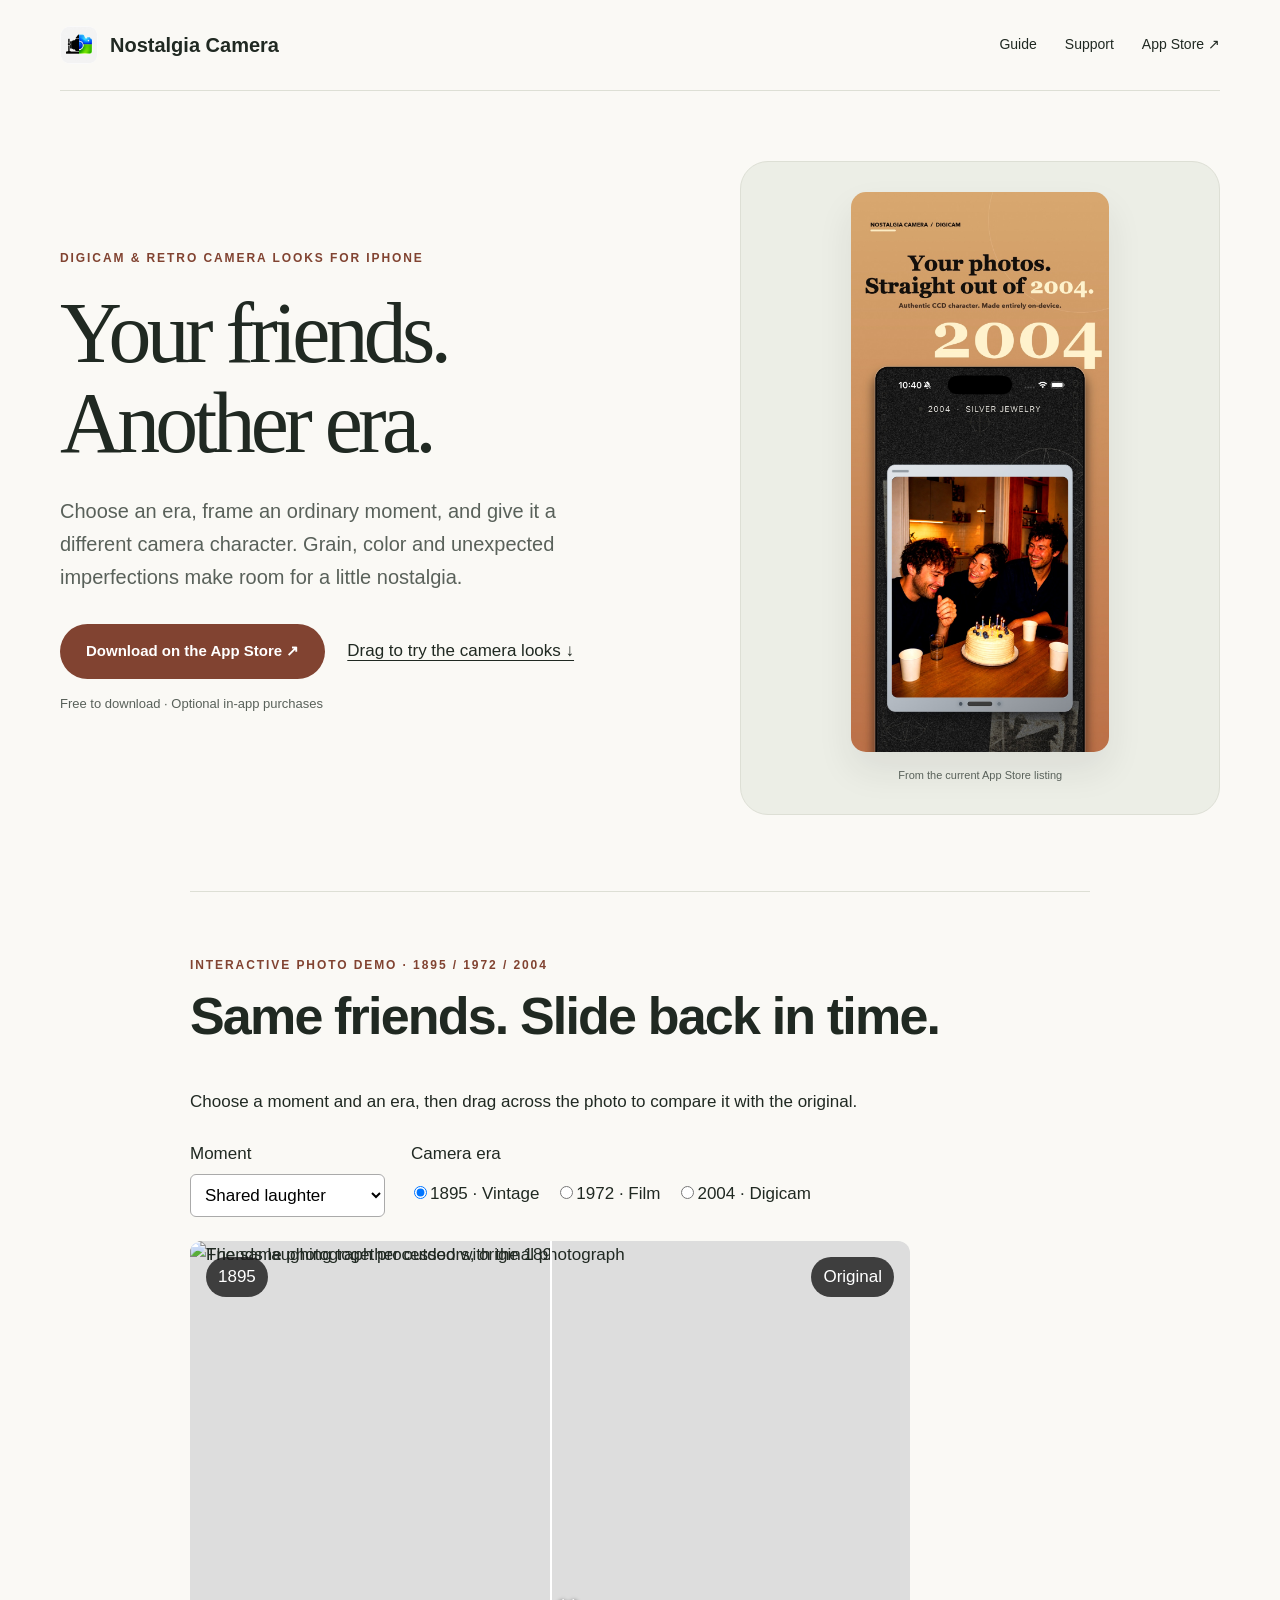
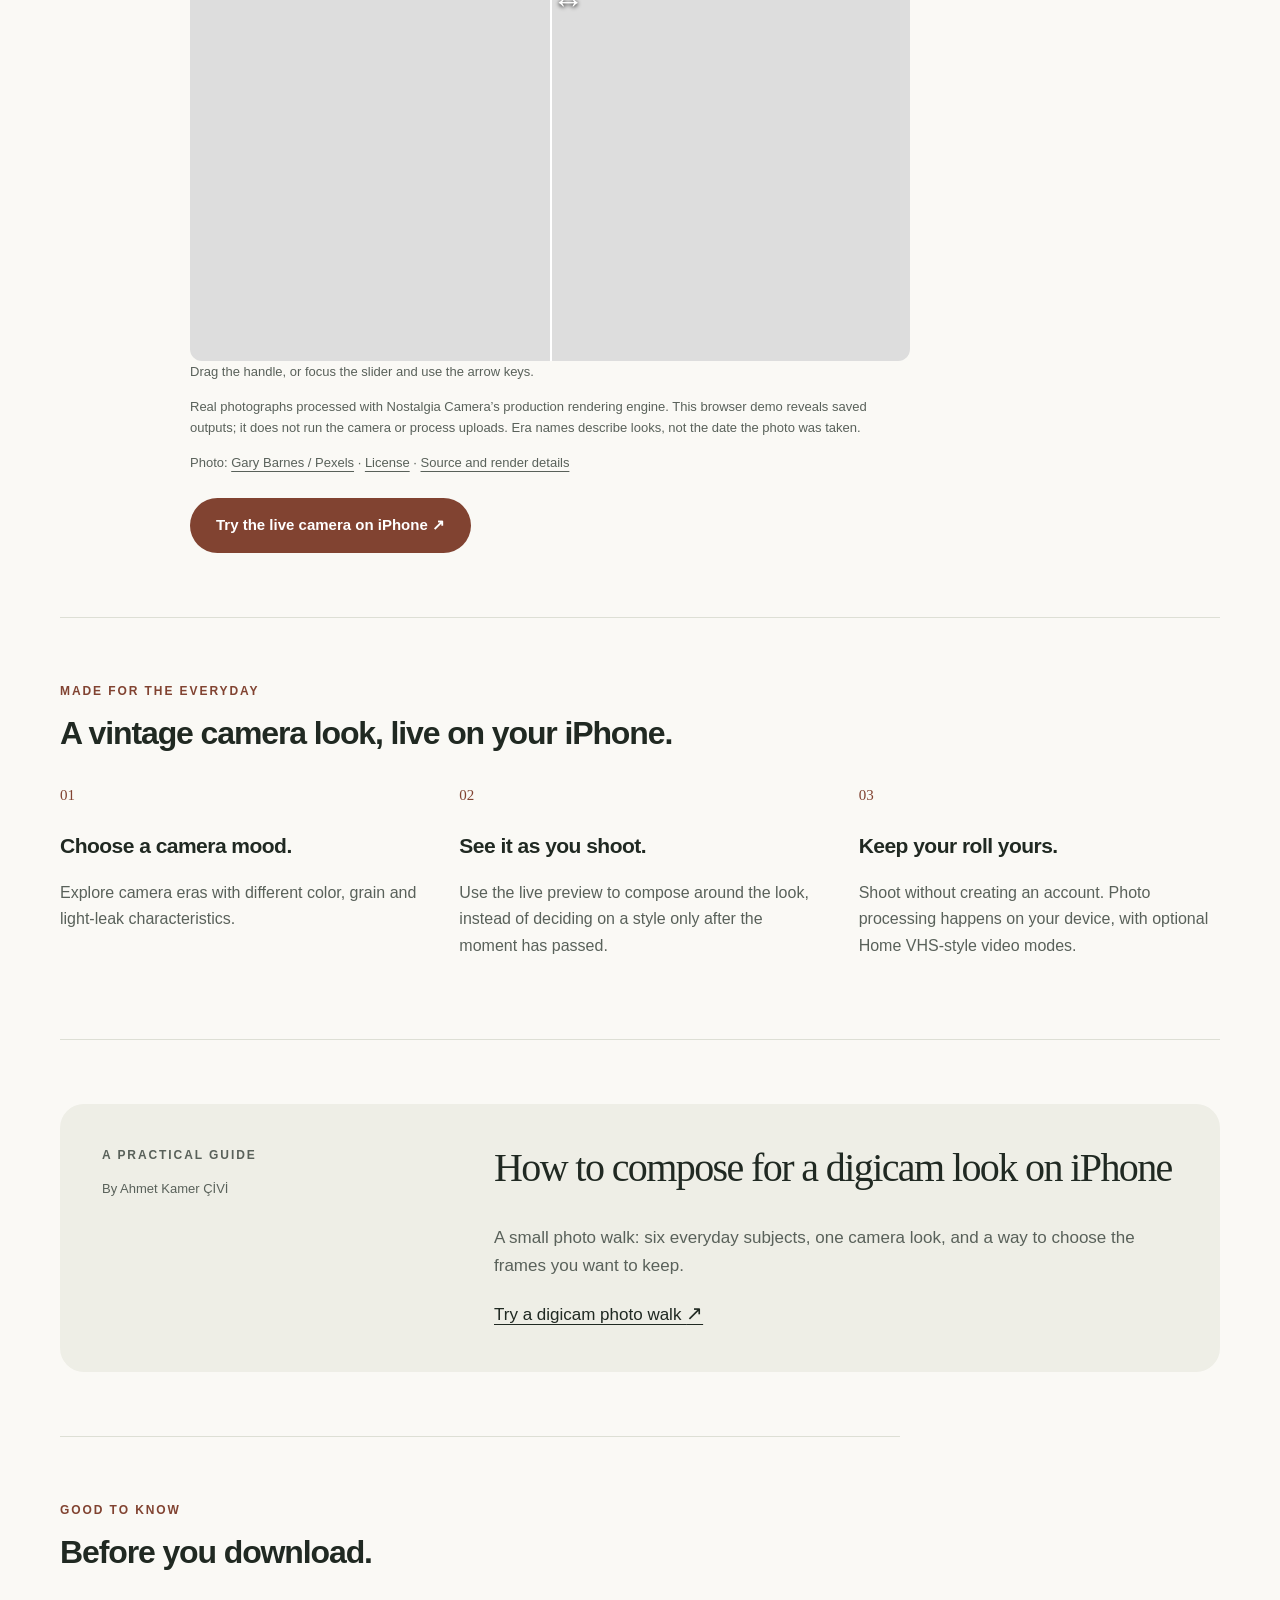
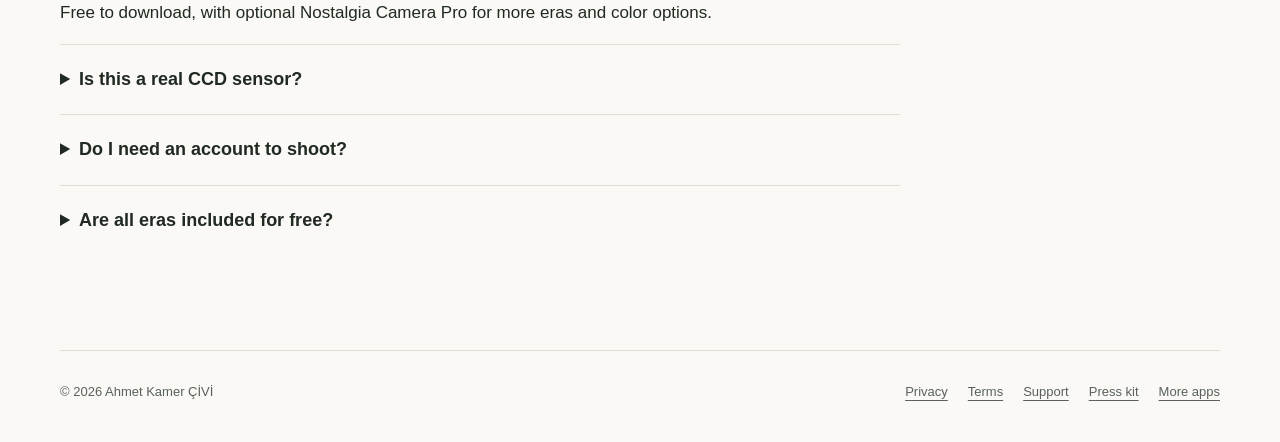
==== index.html @ 423142c9 "Add interactive production-rendered camera comparison demo" ====
<!doctype html><html lang="en"><head><meta charset="utf-8"><meta name="viewport" content="width=device-width,initial-scale=1"><title>Nostalgia Camera — Digicam &amp; retro camera looks for iPhone</title><meta name="description" content="Explore digicam and retro camera looks on iPhone with Nostalgia Camera. Era-based live previews, grain, light leaks and optional VHS-style video."><link rel="canonical" href="https://lowgame.github.io/nostalgia-camera-legal/"><meta name="robots" content="index,follow"><meta property="og:type" content="website"><meta property="og:title" content="Nostalgia Camera — Digicam &amp; retro camera looks for iPhone"><meta property="og:description" content="Explore digicam and retro camera looks on iPhone with Nostalgia Camera. Era-based live previews, grain, light leaks and optional VHS-style video."><meta property="og:url" content="https://lowgame.github.io/nostalgia-camera-legal/"><meta property="og:image" content="https://lowgame.github.io/nostalgia-camera-legal/assets/icon.png"><meta property="og:image:alt" content="Nostalgia Camera app icon"><meta name="twitter:card" content="summary"><meta name="apple-itunes-app" content="app-id=6794068633"><meta name="theme-color" content="#814331"><link rel="icon" href="https://lowgame.github.io/nostalgia-camera-legal/assets/icon.png"><link rel="stylesheet" href="https://lowgame.github.io/nostalgia-camera-legal/marketing.css"><link rel="alternate" type="application/rss+xml" title="Independent app guides" href="https://lowgame.github.io/apps/feed.xml"><script type="application/ld+json">{"@context": "https://schema.org", "@type": "SoftwareApplication", "name": "Nostalgia Camera", "operatingSystem": "iOS", "applicationCategory": "PhotographyApplication", "url": "https://lowgame.github.io/nostalgia-camera-legal/", "downloadUrl": "https://apps.apple.com/app/id6794068633", "description": "Explore digicam and retro camera looks on iPhone with Nostalgia Camera. Era-based live previews, grain, light leaks and optional VHS-style video.", "image": "https://lowgame.github.io/nostalgia-camera-legal/assets/icon.png", "author": {"@type": "Person", "name": "Ahmet Kamer ÇİVİ"}}</script></head><body style="--accent:#814331"><a class="skip" href="#main">Skip to content</a><div class="wrap"><header class="nav"><a class="brand" href="https://lowgame.github.io/nostalgia-camera-legal/"><img src="https://lowgame.github.io/nostalgia-camera-legal/assets/icon.png" width="38" height="38" alt="">Nostalgia Camera</a><nav class="navlinks" aria-label="Main"><a href="https://lowgame.github.io/nostalgia-camera-legal/guides/digicam-look-on-iphone/">Guide</a><a class="optional" href="https://lowgame.github.io/nostalgia-camera-legal/support/">Support</a><a href="https://apps.apple.com/app/id6794068633">App Store ↗</a></nav></header><main id="main"><section class="hero"><div><p class="eyebrow">Digicam &amp; retro camera looks for iPhone</p><h1>Your friends.<br>Another era.</h1><p class="intro">Choose an era, frame an ordinary moment, and give it a different camera character. Grain, color and unexpected imperfections make room for a little nostalgia.</p><div class="cta"><a class="button" href="https://apps.apple.com/app/id6794068633">Download on the App Store ↗</a><a href="#demo">Drag to try the camera looks ↓</a></div><p class="quiet">Free to download · Optional in-app purchases</p></div><div class="stage"><div><img src="https://lowgame.github.io/nostalgia-camera-legal/assets/app-store-screenshot.jpg" alt="Nostalgia Camera — current App Store screenshot" width="900" height="1956" fetchpriority="high"><small>From the current App Store listing</small></div></div></section><section class="section camera-demo" id="demo" aria-labelledby="demo-title"><p class="eyebrow">Interactive photo demo · 1895 / 1972 / 2004</p><h2 id="demo-title">Same friends. Slide back in time.</h2><p>Choose a moment and an era, then drag across the photo to compare it with the original.</p><div class="demo-controls"><label>Moment <select id="demo-scene"><option value="laughter">Shared laughter</option><option value="picnic">An afternoon picnic</option><option value="evening">An evening together</option></select></label><fieldset><legend>Camera era</legend><label><input type="radio" name="era" value="1895" checked>1895 · Vintage</label><label><input type="radio" name="era" value="1972">1972 · Film</label><label><input type="radio" name="era" value="2004">2004 · Digicam</label></fieldset></div><div class="comparison" id="comparison" style="--split:50%"><img id="demo-original" src="https://lowgame.github.io/three-eras/photos-v2/laughter-original.jpg" alt="Friends laughing together outdoors, original photograph" width="1080" height="1080"><img class="processed" id="demo-result" src="https://lowgame.github.io/three-eras/photos-v2/laughter-1895.jpg" alt="The same photograph processed with the 1895 camera look" width="1080" height="1080"><span class="compare-label original-label">Original</span><span class="compare-label era-label" id="era-label">1895</span><span class="compare-handle" aria-hidden="true">↔</span><input id="demo-slider" type="range" min="0" max="100" value="50" aria-label="Original and camera look comparison" aria-valuetext="50 percent camera look"></div><p class="quiet" id="demo-status" role="status">Drag the handle, or focus the slider and use the arrow keys.</p><p class="quiet">Real photographs processed with Nostalgia Camera’s production rendering engine. This browser demo reveals saved outputs; it does not run the camera or process uploads. Era names describe looks, not the date the photo was taken.</p><p class="quiet">Photo: <a id="demo-credit" href="https://www.pexels.com/photo/laughing-friends-spending-time-together-in-nature-6231770/">Gary Barnes / Pexels</a> · <a href="https://www.pexels.com/license/">License</a> · <a href="https://lowgame.github.io/three-eras/provenance.json">Source and render details</a></p><noscript><p>Enable JavaScript to switch photographs and move the comparison. The 1895 example is shown above.</p></noscript><a class="button" href="https://apps.apple.com/app/id6794068633">Try the live camera on iPhone ↗</a></section><section class="section" id="explore"><div class="section-heading"><p class="eyebrow">Made for the everyday</p><h2>A vintage camera look, live on your iPhone.</h2></div><div class="features"><article><span class="feature-number">01</span><h3>Choose a camera mood.</h3><p>Explore camera eras with different color, grain and light-leak characteristics.</p></article><article><span class="feature-number">02</span><h3>See it as you shoot.</h3><p>Use the live preview to compose around the look, instead of deciding on a style only after the moment has passed.</p></article><article><span class="feature-number">03</span><h3>Keep your roll yours.</h3><p>Shoot without creating an account. Photo processing happens on your device, with optional Home VHS-style video modes.</p></article></div></section><section class="section"><div class="editorial"><div><p class="eyebrow">A practical guide</p><p class="quiet">By Ahmet Kamer ÇİVİ</p></div><div><h2>How to compose for a digicam look on iPhone</h2><p>A small photo walk: six everyday subjects, one camera look, and a way to choose the frames you want to keep.</p><a href="https://lowgame.github.io/nostalgia-camera-legal/guides/digicam-look-on-iphone/">Try a digicam photo walk <span class="arrow">↗</span></a></div></div></section><section class="section faq"><p class="eyebrow">Good to know</p><h2>Before you download.</h2><p>Free to download, with optional Nostalgia Camera Pro for more eras and color options.</p><details><summary>Is this a real CCD sensor?</summary><p>No. These are software looks inspired by older camera aesthetics. The app does not change your phone’s physical camera sensor.</p></details><details><summary>Do I need an account to shoot?</summary><p>No. You can shoot without an account, and photo processing happens on your device.</p></details><details><summary>Are all eras included for free?</summary><p>No. Optional Pro purchases unlock more eras and color options. Check the app for the current selection and prices.</p></details></section></main><footer><span>© 2026 Ahmet Kamer ÇİVİ</span><nav aria-label="Footer"><a href="https://lowgame.github.io/nostalgia-camera-legal/privacy/">Privacy</a><a href="https://lowgame.github.io/nostalgia-camera-legal/terms/">Terms</a><a href="https://lowgame.github.io/nostalgia-camera-legal/support/">Support</a><a href="https://lowgame.github.io/nostalgia-camera-legal/press/">Press kit</a><a href="https://lowgame.github.io/apps/">More apps</a></nav></footer></div><script src="demo.js" defer></script></body></html>
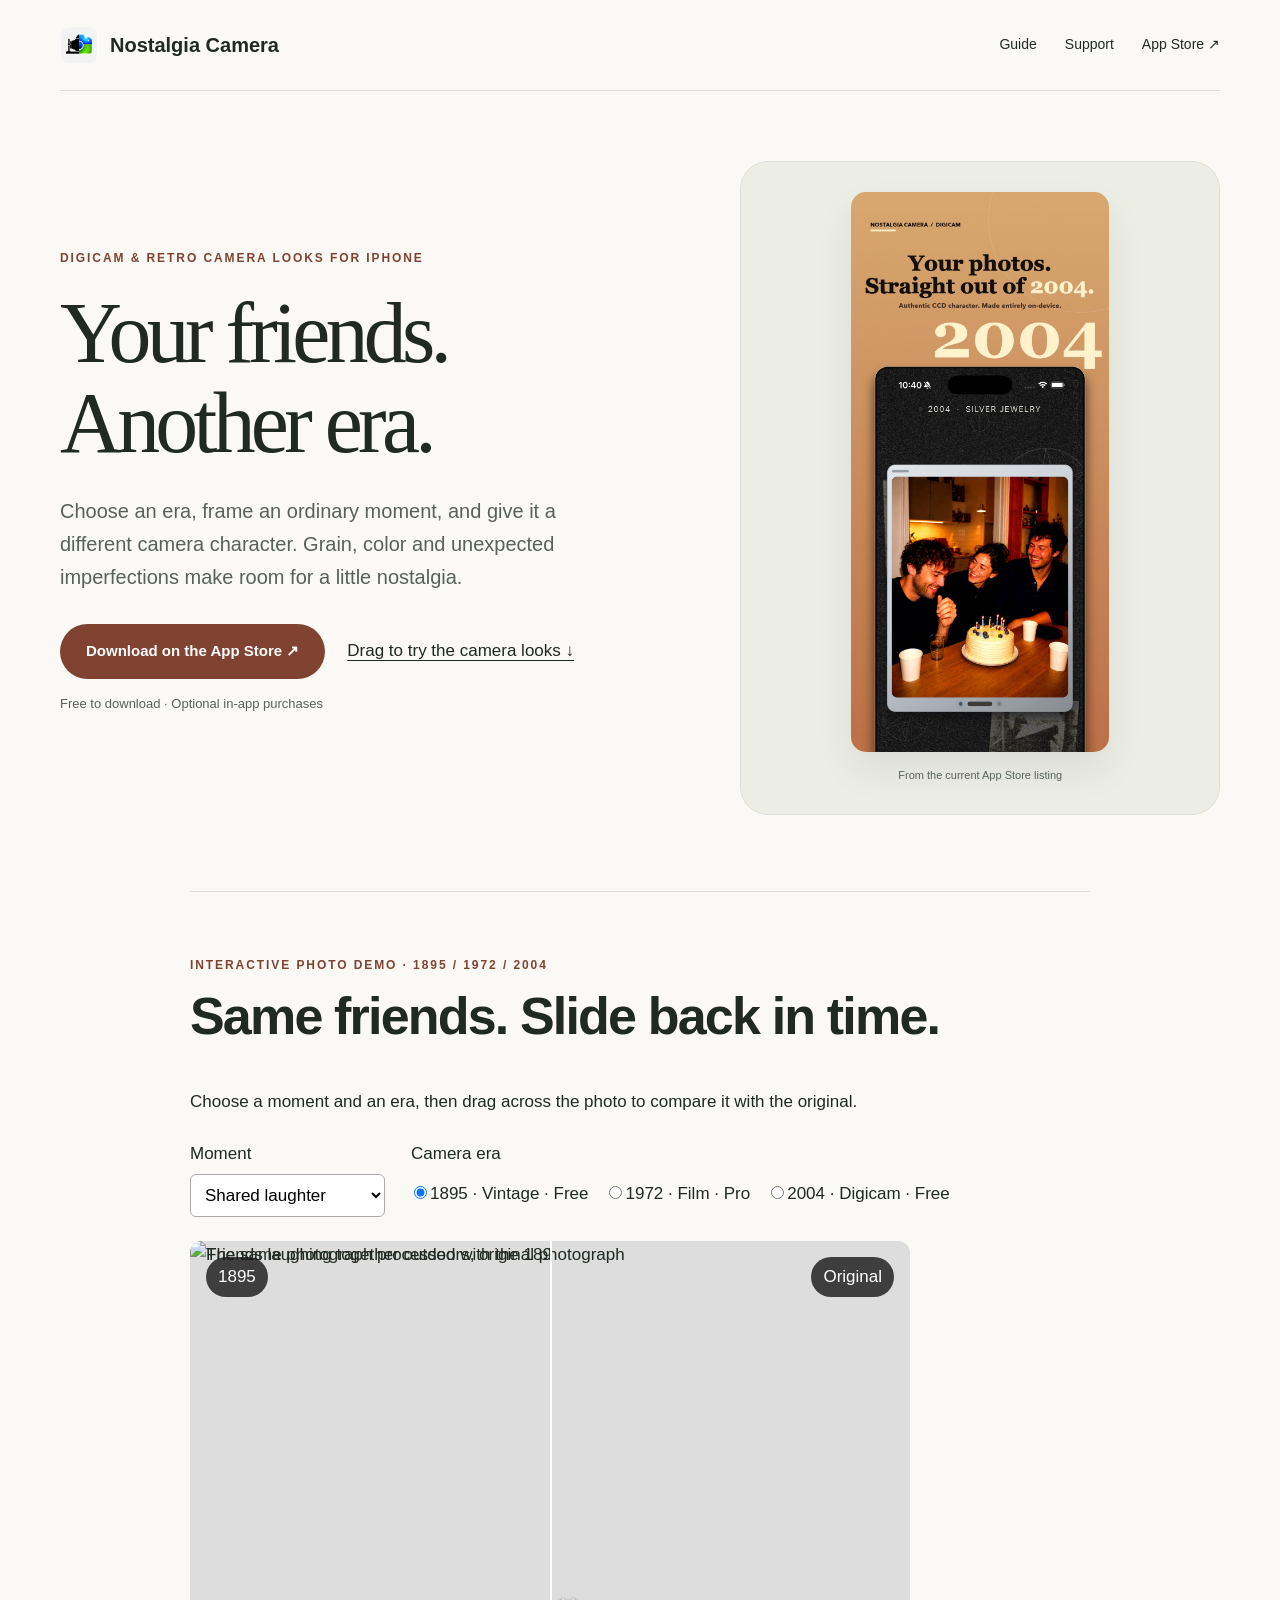
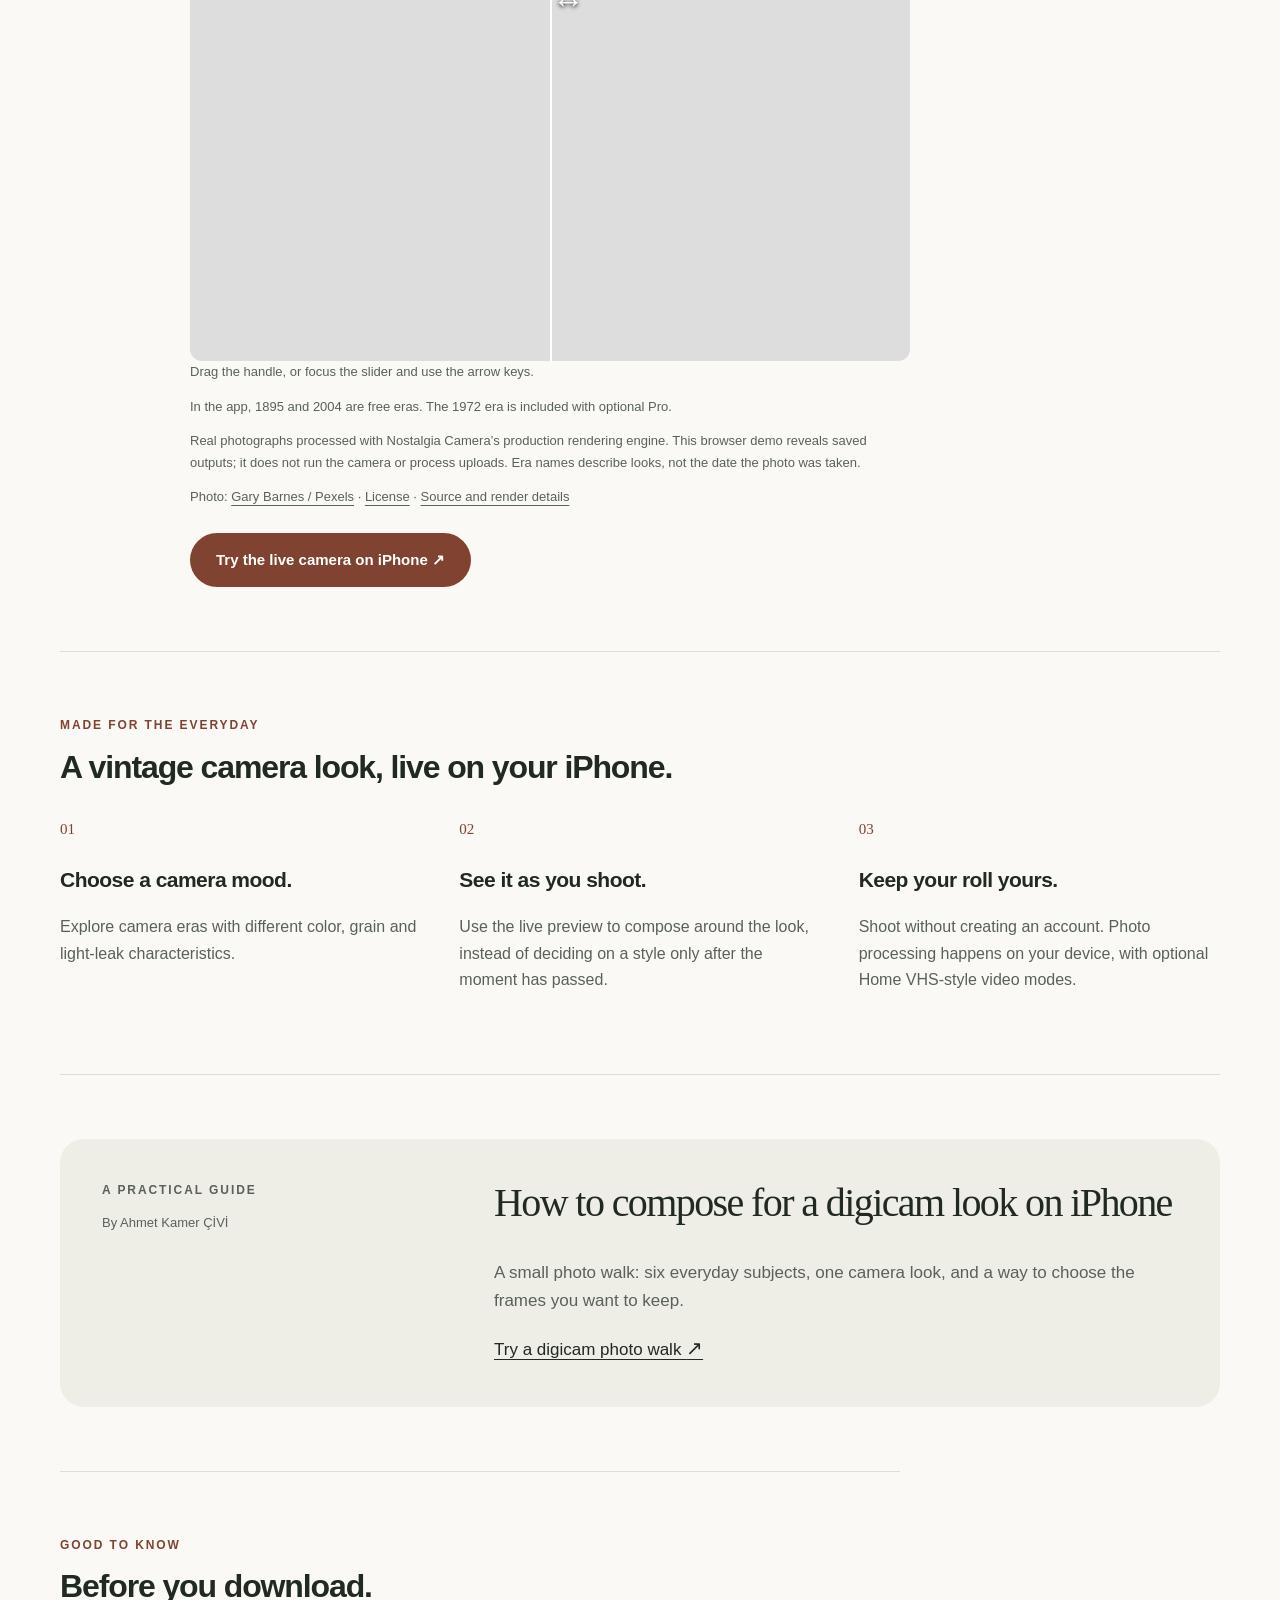
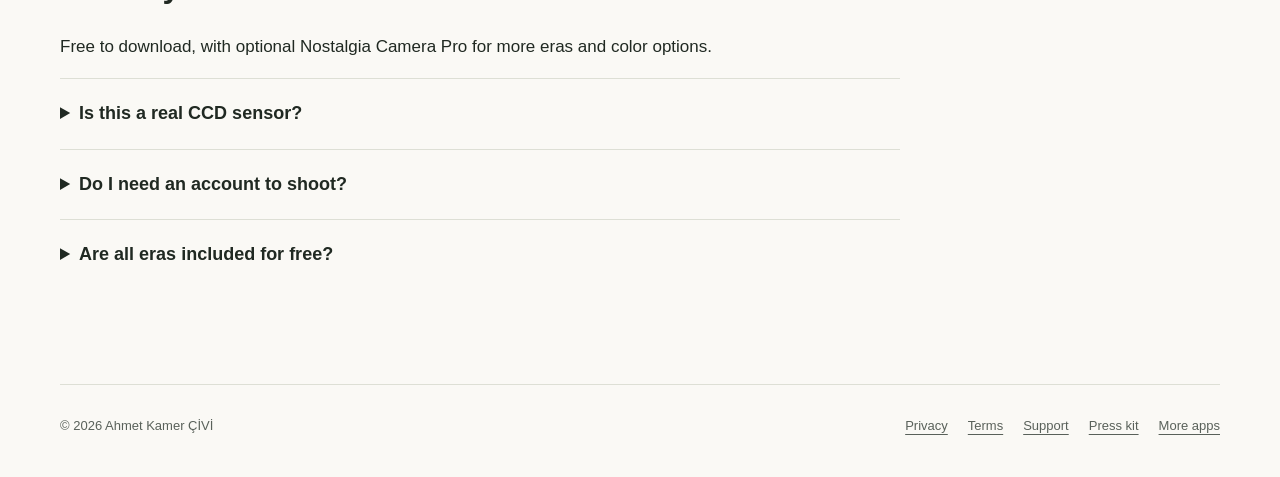
==== commit 5cc63321: "Prepare Digicam directory launches with attributed links and gallery" ====
--- a/index.html
+++ b/index.html
@@ -1 +1 @@
-<!doctype html><html lang="en"><head><meta charset="utf-8"><meta name="viewport" content="width=device-width,initial-scale=1"><title>Nostalgia Camera — Digicam &amp; retro camera looks for iPhone</title><meta name="description" content="Explore digicam and retro camera looks on iPhone with Nostalgia Camera. Era-based live previews, grain, light leaks and optional VHS-style video."><link rel="canonical" href="https://lowgame.github.io/nostalgia-camera-legal/"><meta name="robots" content="index,follow"><meta property="og:type" content="website"><meta property="og:title" content="Nostalgia Camera — Digicam &amp; retro camera looks for iPhone"><meta property="og:description" content="Explore digicam and retro camera looks on iPhone with Nostalgia Camera. Era-based live previews, grain, light leaks and optional VHS-style video."><meta property="og:url" content="https://lowgame.github.io/nostalgia-camera-legal/"><meta property="og:image" content="https://lowgame.github.io/nostalgia-camera-legal/assets/icon.png"><meta property="og:image:alt" content="Nostalgia Camera app icon"><meta name="twitter:card" content="summary"><meta name="apple-itunes-app" content="app-id=6794068633"><meta name="theme-color" content="#814331"><link rel="icon" href="https://lowgame.github.io/nostalgia-camera-legal/assets/icon.png"><link rel="stylesheet" href="https://lowgame.github.io/nostalgia-camera-legal/marketing.css"><link rel="alternate" type="application/rss+xml" title="Independent app guides" href="https://lowgame.github.io/apps/feed.xml"><script type="application/ld+json">{"@context": "https://schema.org", "@type": "SoftwareApplication", "name": "Nostalgia Camera", "operatingSystem": "iOS", "applicationCategory": "PhotographyApplication", "url": "https://lowgame.github.io/nostalgia-camera-legal/", "downloadUrl": "https://apps.apple.com/app/id6794068633", "description": "Explore digicam and retro camera looks on iPhone with Nostalgia Camera. Era-based live previews, grain, light leaks and optional VHS-style video.", "image": "https://lowgame.github.io/nostalgia-camera-legal/assets/icon.png", "author": {"@type": "Person", "name": "Ahmet Kamer ÇİVİ"}}</script></head><body style="--accent:#814331"><a class="skip" href="#main">Skip to content</a><div class="wrap"><header class="nav"><a class="brand" href="https://lowgame.github.io/nostalgia-camera-legal/"><img src="https://lowgame.github.io/nostalgia-camera-legal/assets/icon.png" width="38" height="38" alt="">Nostalgia Camera</a><nav class="navlinks" aria-label="Main"><a href="https://lowgame.github.io/nostalgia-camera-legal/guides/digicam-look-on-iphone/">Guide</a><a class="optional" href="https://lowgame.github.io/nostalgia-camera-legal/support/">Support</a><a href="https://apps.apple.com/app/id6794068633">App Store ↗</a></nav></header><main id="main"><section class="hero"><div><p class="eyebrow">Digicam &amp; retro camera looks for iPhone</p><h1>Your friends.<br>Another era.</h1><p class="intro">Choose an era, frame an ordinary moment, and give it a different camera character. Grain, color and unexpected imperfections make room for a little nostalgia.</p><div class="cta"><a class="button" href="https://apps.apple.com/app/id6794068633">Download on the App Store ↗</a><a href="#demo">Drag to try the camera looks ↓</a></div><p class="quiet">Free to download · Optional in-app purchases</p></div><div class="stage"><div><img src="https://lowgame.github.io/nostalgia-camera-legal/assets/app-store-screenshot.jpg" alt="Nostalgia Camera — current App Store screenshot" width="900" height="1956" fetchpriority="high"><small>From the current App Store listing</small></div></div></section><section class="section camera-demo" id="demo" aria-labelledby="demo-title"><p class="eyebrow">Interactive photo demo · 1895 / 1972 / 2004</p><h2 id="demo-title">Same friends. Slide back in time.</h2><p>Choose a moment and an era, then drag across the photo to compare it with the original.</p><div class="demo-controls"><label>Moment <select id="demo-scene"><option value="laughter">Shared laughter</option><option value="picnic">An afternoon picnic</option><option value="evening">An evening together</option></select></label><fieldset><legend>Camera era</legend><label><input type="radio" name="era" value="1895" checked>1895 · Vintage</label><label><input type="radio" name="era" value="1972">1972 · Film</label><label><input type="radio" name="era" value="2004">2004 · Digicam</label></fieldset></div><div class="comparison" id="comparison" style="--split:50%"><img id="demo-original" src="https://lowgame.github.io/three-eras/photos-v2/laughter-original.jpg" alt="Friends laughing together outdoors, original photograph" width="1080" height="1080"><img class="processed" id="demo-result" src="https://lowgame.github.io/three-eras/photos-v2/laughter-1895.jpg" alt="The same photograph processed with the 1895 camera look" width="1080" height="1080"><span class="compare-label original-label">Original</span><span class="compare-label era-label" id="era-label">1895</span><span class="compare-handle" aria-hidden="true">↔</span><input id="demo-slider" type="range" min="0" max="100" value="50" aria-label="Original and camera look comparison" aria-valuetext="50 percent camera look"></div><p class="quiet" id="demo-status" role="status">Drag the handle, or focus the slider and use the arrow keys.</p><p class="quiet">Real photographs processed with Nostalgia Camera’s production rendering engine. This browser demo reveals saved outputs; it does not run the camera or process uploads. Era names describe looks, not the date the photo was taken.</p><p class="quiet">Photo: <a id="demo-credit" href="https://www.pexels.com/photo/laughing-friends-spending-time-together-in-nature-6231770/">Gary Barnes / Pexels</a> · <a href="https://www.pexels.com/license/">License</a> · <a href="https://lowgame.github.io/three-eras/provenance.json">Source and render details</a></p><noscript><p>Enable JavaScript to switch photographs and move the comparison. The 1895 example is shown above.</p></noscript><a class="button" href="https://apps.apple.com/app/id6794068633">Try the live camera on iPhone ↗</a></section><section class="section" id="explore"><div class="section-heading"><p class="eyebrow">Made for the everyday</p><h2>A vintage camera look, live on your iPhone.</h2></div><div class="features"><article><span class="feature-number">01</span><h3>Choose a camera mood.</h3><p>Explore camera eras with different color, grain and light-leak characteristics.</p></article><article><span class="feature-number">02</span><h3>See it as you shoot.</h3><p>Use the live preview to compose around the look, instead of deciding on a style only after the moment has passed.</p></article><article><span class="feature-number">03</span><h3>Keep your roll yours.</h3><p>Shoot without creating an account. Photo processing happens on your device, with optional Home VHS-style video modes.</p></article></div></section><section class="section"><div class="editorial"><div><p class="eyebrow">A practical guide</p><p class="quiet">By Ahmet Kamer ÇİVİ</p></div><div><h2>How to compose for a digicam look on iPhone</h2><p>A small photo walk: six everyday subjects, one camera look, and a way to choose the frames you want to keep.</p><a href="https://lowgame.github.io/nostalgia-camera-legal/guides/digicam-look-on-iphone/">Try a digicam photo walk <span class="arrow">↗</span></a></div></div></section><section class="section faq"><p class="eyebrow">Good to know</p><h2>Before you download.</h2><p>Free to download, with optional Nostalgia Camera Pro for more eras and color options.</p><details><summary>Is this a real CCD sensor?</summary><p>No. These are software looks inspired by older camera aesthetics. The app does not change your phone’s physical camera sensor.</p></details><details><summary>Do I need an account to shoot?</summary><p>No. You can shoot without an account, and photo processing happens on your device.</p></details><details><summary>Are all eras included for free?</summary><p>No. Optional Pro purchases unlock more eras and color options. Check the app for the current selection and prices.</p></details></section></main><footer><span>© 2026 Ahmet Kamer ÇİVİ</span><nav aria-label="Footer"><a href="https://lowgame.github.io/nostalgia-camera-legal/privacy/">Privacy</a><a href="https://lowgame.github.io/nostalgia-camera-legal/terms/">Terms</a><a href="https://lowgame.github.io/nostalgia-camera-legal/support/">Support</a><a href="https://lowgame.github.io/nostalgia-camera-legal/press/">Press kit</a><a href="https://lowgame.github.io/apps/">More apps</a></nav></footer></div><script src="demo.js" defer></script></body></html>+<!doctype html><html lang="en"><head><meta charset="utf-8"><meta name="google-site-verification" content="UMHgoONurul_wrshUi8M1pOOWzY4TLyWU1Vt5W-Ni_8"><meta name="viewport" content="width=device-width,initial-scale=1"><title>Nostalgia Camera — Digicam &amp; retro camera looks for iPhone</title><meta name="description" content="Explore digicam and retro camera looks on iPhone with Nostalgia Camera. Era-based live previews, grain, light leaks and optional VHS-style video."><link rel="canonical" href="https://lowgame.github.io/nostalgia-camera-legal/"><meta name="robots" content="index,follow"><meta property="og:type" content="website"><meta property="og:title" content="Nostalgia Camera — Digicam &amp; retro camera looks for iPhone"><meta property="og:description" content="Explore digicam and retro camera looks on iPhone with Nostalgia Camera. Era-based live previews, grain, light leaks and optional VHS-style video."><meta property="og:url" content="https://lowgame.github.io/nostalgia-camera-legal/"><meta property="og:image" content="https://lowgame.github.io/nostalgia-camera-legal/assets/launch-gallery1.png"><meta property="og:image:width" content="1270"><meta property="og:image:height" content="760"><meta property="og:image:alt" content="The same contemporary friendship photograph in 1895, 1972 and 2004 camera looks"><meta name="twitter:card" content="summary_large_image"><meta name="apple-itunes-app" content="app-id=6794068633"><meta name="theme-color" content="#814331"><link rel="icon" href="https://lowgame.github.io/nostalgia-camera-legal/assets/icon.png"><link rel="stylesheet" href="https://lowgame.github.io/nostalgia-camera-legal/marketing.css"><link rel="alternate" type="application/rss+xml" title="Independent app guides" href="https://lowgame.github.io/apps/feed.xml"><script type="application/ld+json">{"@context": "https://schema.org", "@type": "SoftwareApplication", "name": "Nostalgia Camera", "operatingSystem": "iOS", "applicationCategory": "PhotographyApplication", "url": "https://lowgame.github.io/nostalgia-camera-legal/", "downloadUrl": "https://apps.apple.com/app/id6794068633", "description": "Explore digicam and retro camera looks on iPhone with Nostalgia Camera. Era-based live previews, grain, light leaks and optional VHS-style video.", "image": "https://lowgame.github.io/nostalgia-camera-legal/assets/icon.png", "author": {"@type": "Person", "name": "Ahmet Kamer ÇİVİ"}}</script></head><body style="--accent:#814331"><a class="skip" href="#main">Skip to content</a><div class="wrap"><header class="nav"><a class="brand" href="https://lowgame.github.io/nostalgia-camera-legal/"><img src="https://lowgame.github.io/nostalgia-camera-legal/assets/icon.png" width="38" height="38" alt="">Nostalgia Camera</a><nav class="navlinks" aria-label="Main"><a href="https://lowgame.github.io/nostalgia-camera-legal/guides/digicam-look-on-iphone/">Guide</a><a class="optional" href="https://lowgame.github.io/nostalgia-camera-legal/support/">Support</a><a data-store-campaign href="https://apps.apple.com/app/apple-store/id6794068633?pt=129175476&amp;ct=digicam_slider_web&amp;mt=8&amp;ppid=80d5fb3d-fce0-4fb1-be8a-de8b3243ed93">App Store ↗</a></nav></header><main id="main"><section class="hero"><div><p class="eyebrow">Digicam &amp; retro camera looks for iPhone</p><h1>Your friends.<br>Another era.</h1><p class="intro">Choose an era, frame an ordinary moment, and give it a different camera character. Grain, color and unexpected imperfections make room for a little nostalgia.</p><div class="cta"><a class="button" data-store-campaign href="https://apps.apple.com/app/apple-store/id6794068633?pt=129175476&amp;ct=digicam_slider_web&amp;mt=8&amp;ppid=80d5fb3d-fce0-4fb1-be8a-de8b3243ed93">Download on the App Store ↗</a><a href="#demo">Drag to try the camera looks ↓</a></div><p class="quiet">Free to download · Optional in-app purchases</p></div><div class="stage"><div><img src="https://lowgame.github.io/nostalgia-camera-legal/assets/app-store-screenshot.jpg" alt="Nostalgia Camera — current App Store screenshot" width="900" height="1956" fetchpriority="high"><small>From the current App Store listing</small></div></div></section><section class="section camera-demo" id="demo" aria-labelledby="demo-title"><p class="eyebrow">Interactive photo demo · 1895 / 1972 / 2004</p><h2 id="demo-title">Same friends. Slide back in time.</h2><p>Choose a moment and an era, then drag across the photo to compare it with the original.</p><div class="demo-controls"><label>Moment <select id="demo-scene"><option value="laughter">Shared laughter</option><option value="picnic">An afternoon picnic</option><option value="evening">An evening together</option></select></label><fieldset><legend>Camera era</legend><label><input type="radio" name="era" value="1895" checked>1895 · Vintage · Free</label><label><input type="radio" name="era" value="1972">1972 · Film · Pro</label><label><input type="radio" name="era" value="2004">2004 · Digicam · Free</label></fieldset></div><div class="comparison" id="comparison" style="--split:50%"><img id="demo-original" src="https://lowgame.github.io/three-eras/photos-v2/laughter-original.jpg" alt="Friends laughing together outdoors, original photograph" width="1080" height="1080"><img class="processed" id="demo-result" src="https://lowgame.github.io/three-eras/photos-v2/laughter-1895.jpg" alt="The same photograph processed with the 1895 camera look" width="1080" height="1080"><span class="compare-label original-label">Original</span><span class="compare-label era-label" id="era-label">1895</span><span class="compare-handle" aria-hidden="true">↔</span><input id="demo-slider" type="range" min="0" max="100" value="50" aria-label="Original and camera look comparison" aria-valuetext="50 percent camera look"></div><p class="quiet" id="demo-status" role="status">Drag the handle, or focus the slider and use the arrow keys.</p><p class="quiet">In the app, 1895 and 2004 are free eras. The 1972 era is included with optional Pro.</p><p class="quiet">Real photographs processed with Nostalgia Camera’s production rendering engine. This browser demo reveals saved outputs; it does not run the camera or process uploads. Era names describe looks, not the date the photo was taken.</p><p class="quiet">Photo: <a id="demo-credit" href="https://www.pexels.com/photo/laughing-friends-spending-time-together-in-nature-6231770/">Gary Barnes / Pexels</a> · <a href="https://www.pexels.com/license/">License</a> · <a href="https://lowgame.github.io/three-eras/provenance.json">Source and render details</a></p><noscript><p>Enable JavaScript to switch photographs and move the comparison. The 1895 example is shown above.</p></noscript><a class="button" data-store-campaign href="https://apps.apple.com/app/apple-store/id6794068633?pt=129175476&amp;ct=digicam_slider_web&amp;mt=8&amp;ppid=80d5fb3d-fce0-4fb1-be8a-de8b3243ed93">Try the live camera on iPhone ↗</a></section><section class="section" id="explore"><div class="section-heading"><p class="eyebrow">Made for the everyday</p><h2>A vintage camera look, live on your iPhone.</h2></div><div class="features"><article><span class="feature-number">01</span><h3>Choose a camera mood.</h3><p>Explore camera eras with different color, grain and light-leak characteristics.</p></article><article><span class="feature-number">02</span><h3>See it as you shoot.</h3><p>Use the live preview to compose around the look, instead of deciding on a style only after the moment has passed.</p></article><article><span class="feature-number">03</span><h3>Keep your roll yours.</h3><p>Shoot without creating an account. Photo processing happens on your device, with optional Home VHS-style video modes.</p></article></div></section><section class="section"><div class="editorial"><div><p class="eyebrow">A practical guide</p><p class="quiet">By Ahmet Kamer ÇİVİ</p></div><div><h2>How to compose for a digicam look on iPhone</h2><p>A small photo walk: six everyday subjects, one camera look, and a way to choose the frames you want to keep.</p><a href="https://lowgame.github.io/nostalgia-camera-legal/guides/digicam-look-on-iphone/">Try a digicam photo walk <span class="arrow">↗</span></a></div></div></section><section class="section faq"><p class="eyebrow">Good to know</p><h2>Before you download.</h2><p>Free to download, with optional Nostalgia Camera Pro for more eras and color options.</p><details><summary>Is this a real CCD sensor?</summary><p>No. These are software looks inspired by older camera aesthetics. The app does not change your phone’s physical camera sensor.</p></details><details><summary>Do I need an account to shoot?</summary><p>No. You can shoot without an account, and photo processing happens on your device.</p></details><details><summary>Are all eras included for free?</summary><p>No. Optional Pro purchases unlock more eras and color options. Check the app for the current selection and prices.</p></details></section></main><footer><span>© 2026 Ahmet Kamer ÇİVİ</span><nav aria-label="Footer"><a href="https://lowgame.github.io/nostalgia-camera-legal/privacy/">Privacy</a><a href="https://lowgame.github.io/nostalgia-camera-legal/terms/">Terms</a><a href="https://lowgame.github.io/nostalgia-camera-legal/support/">Support</a><a href="https://lowgame.github.io/nostalgia-camera-legal/press/">Press kit</a><a href="https://lowgame.github.io/apps/">More apps</a></nav></footer></div><script src="demo.js" defer></script><script src="campaign.js" defer></script></body></html>
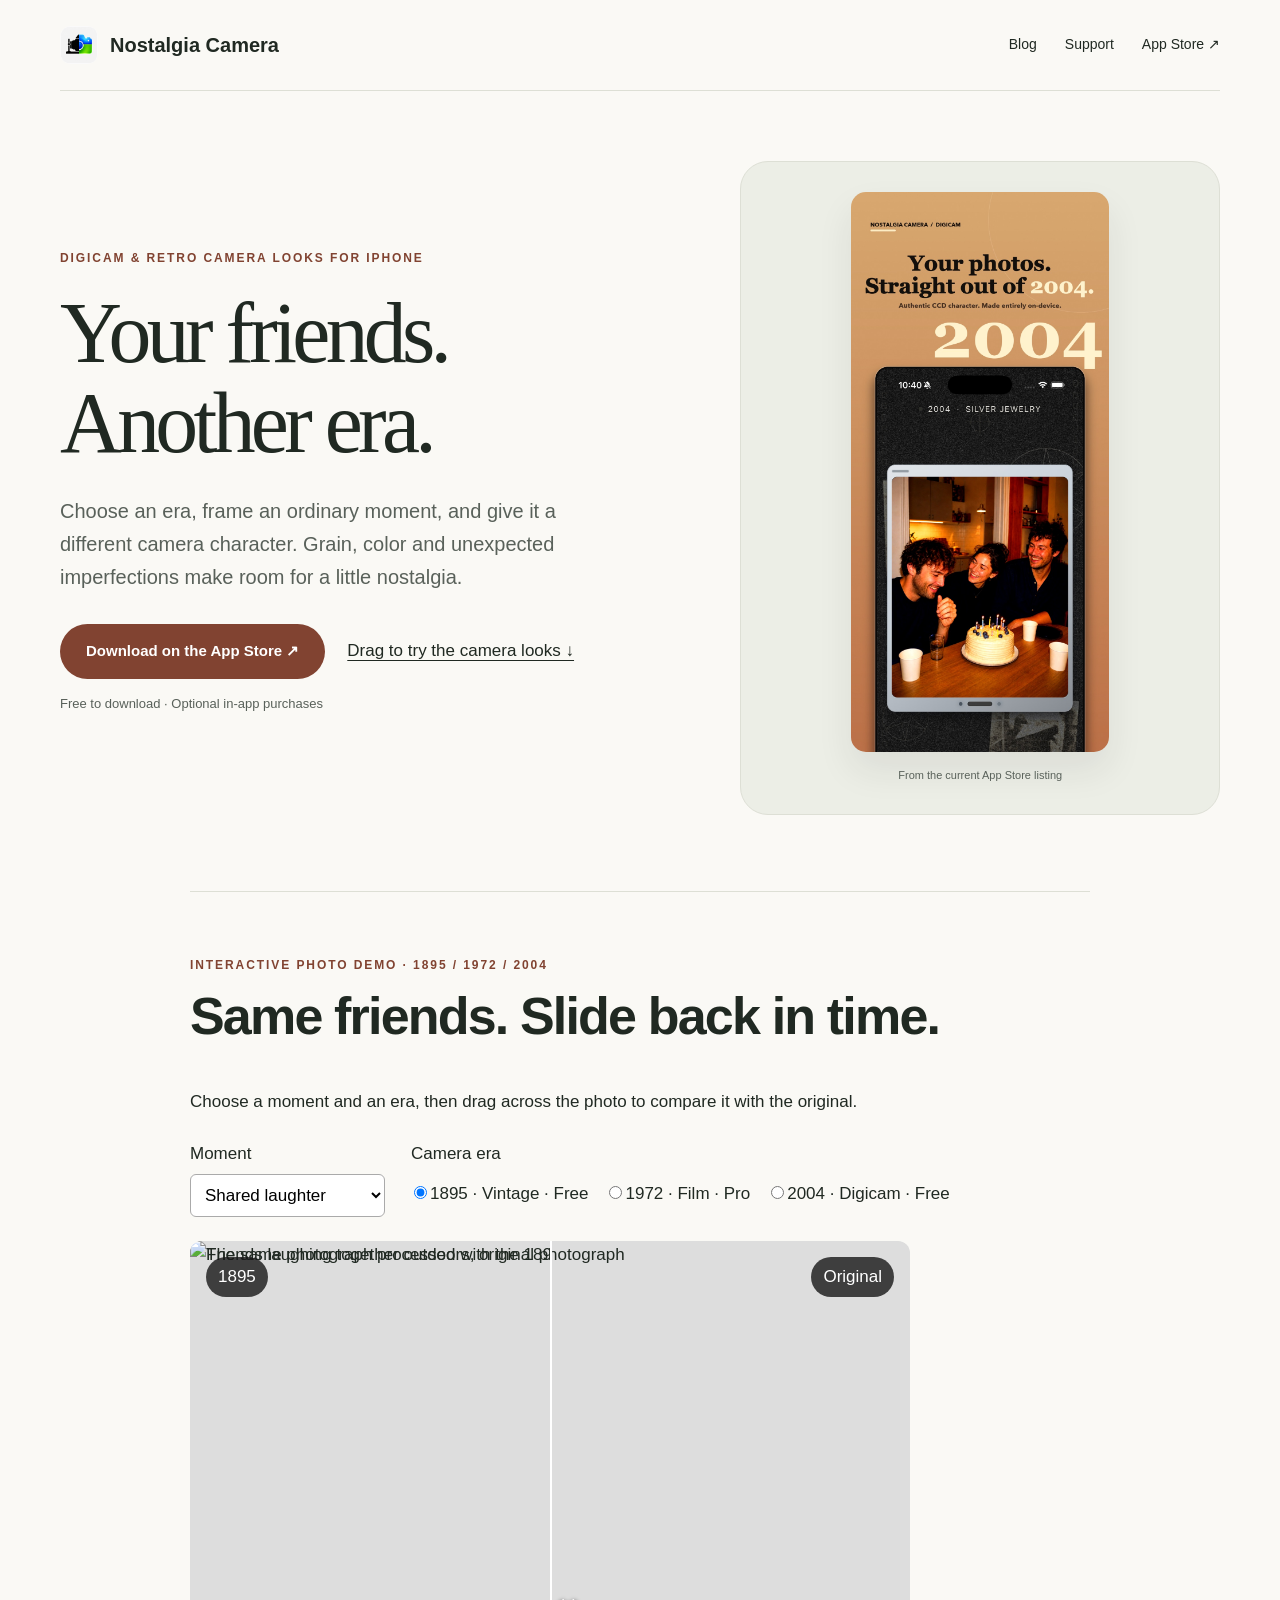
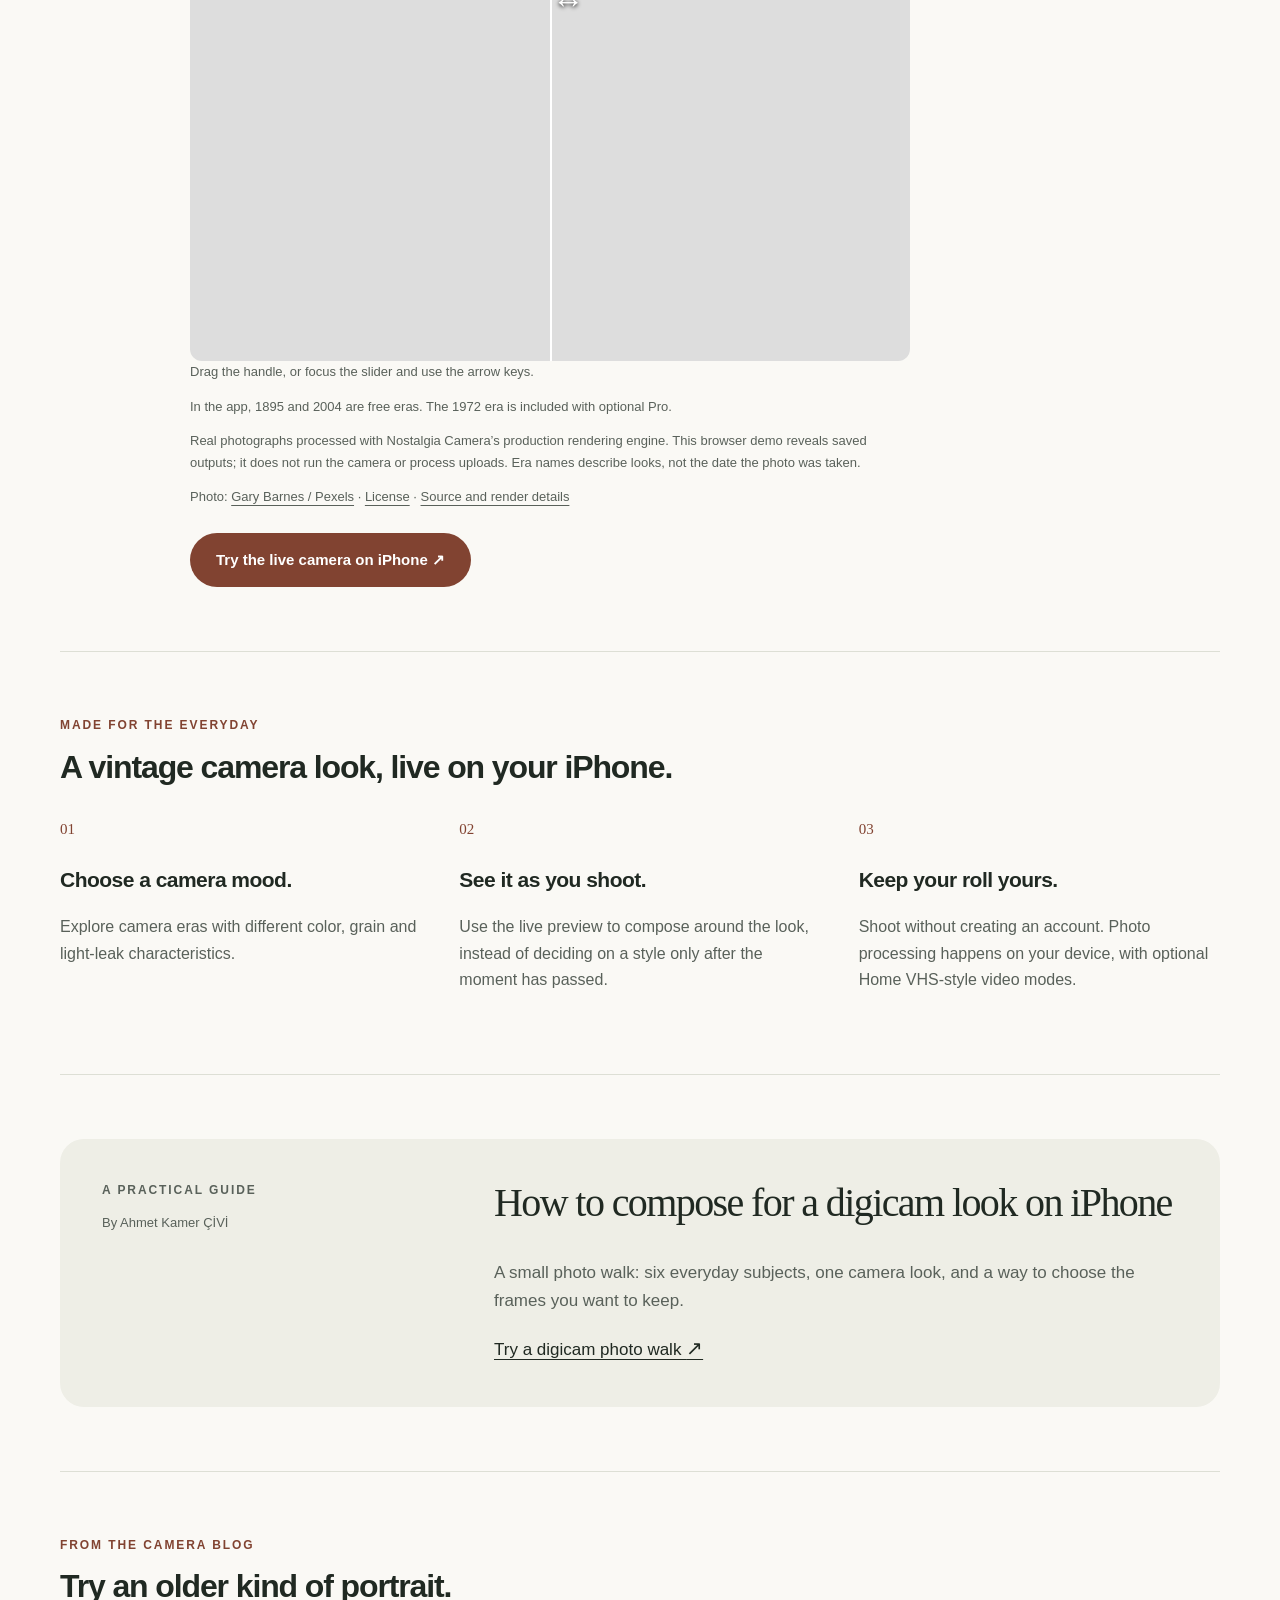
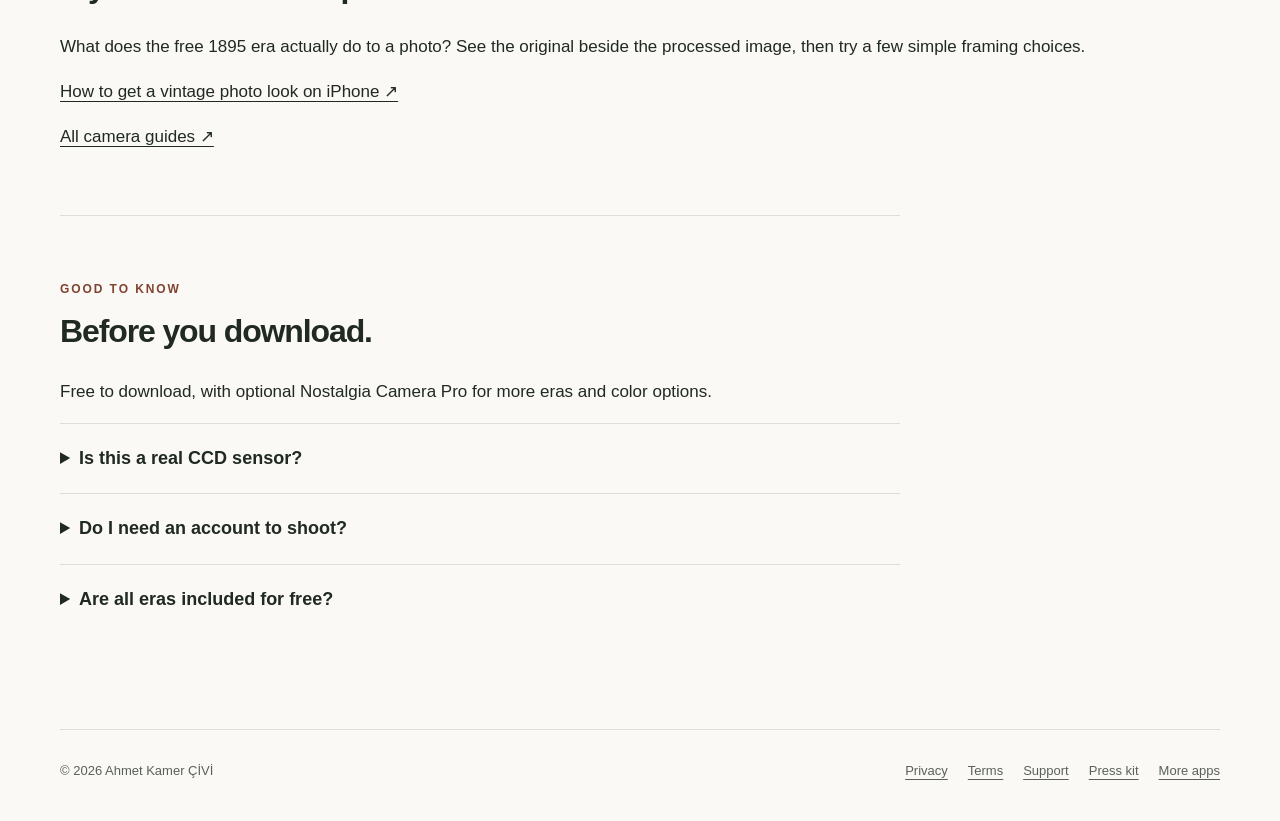
==== commit 066b3eb1: "Publish vintage iPhone photo guide and camera blog" ====
--- a/index.html
+++ b/index.html
@@ -1 +1 @@
-<!doctype html><html lang="en"><head><meta charset="utf-8"><meta name="google-site-verification" content="UMHgoONurul_wrshUi8M1pOOWzY4TLyWU1Vt5W-Ni_8"><meta name="viewport" content="width=device-width,initial-scale=1"><title>Nostalgia Camera — Digicam &amp; retro camera looks for iPhone</title><meta name="description" content="Explore digicam and retro camera looks on iPhone with Nostalgia Camera. Era-based live previews, grain, light leaks and optional VHS-style video."><link rel="canonical" href="https://lowgame.github.io/nostalgia-camera-legal/"><meta name="robots" content="index,follow"><meta property="og:type" content="website"><meta property="og:title" content="Nostalgia Camera — Digicam &amp; retro camera looks for iPhone"><meta property="og:description" content="Explore digicam and retro camera looks on iPhone with Nostalgia Camera. Era-based live previews, grain, light leaks and optional VHS-style video."><meta property="og:url" content="https://lowgame.github.io/nostalgia-camera-legal/"><meta property="og:image" content="https://lowgame.github.io/nostalgia-camera-legal/assets/launch-gallery1.png"><meta property="og:image:width" content="1270"><meta property="og:image:height" content="760"><meta property="og:image:alt" content="The same contemporary friendship photograph in 1895, 1972 and 2004 camera looks"><meta name="twitter:card" content="summary_large_image"><meta name="apple-itunes-app" content="app-id=6794068633"><meta name="theme-color" content="#814331"><link rel="icon" href="https://lowgame.github.io/nostalgia-camera-legal/assets/icon.png"><link rel="stylesheet" href="https://lowgame.github.io/nostalgia-camera-legal/marketing.css"><link rel="alternate" type="application/rss+xml" title="Independent app guides" href="https://lowgame.github.io/apps/feed.xml"><script type="application/ld+json">{"@context": "https://schema.org", "@type": "SoftwareApplication", "name": "Nostalgia Camera", "operatingSystem": "iOS", "applicationCategory": "PhotographyApplication", "url": "https://lowgame.github.io/nostalgia-camera-legal/", "downloadUrl": "https://apps.apple.com/app/id6794068633", "description": "Explore digicam and retro camera looks on iPhone with Nostalgia Camera. Era-based live previews, grain, light leaks and optional VHS-style video.", "image": "https://lowgame.github.io/nostalgia-camera-legal/assets/icon.png", "author": {"@type": "Person", "name": "Ahmet Kamer ÇİVİ"}}</script></head><body style="--accent:#814331"><a class="skip" href="#main">Skip to content</a><div class="wrap"><header class="nav"><a class="brand" href="https://lowgame.github.io/nostalgia-camera-legal/"><img src="https://lowgame.github.io/nostalgia-camera-legal/assets/icon.png" width="38" height="38" alt="">Nostalgia Camera</a><nav class="navlinks" aria-label="Main"><a href="https://lowgame.github.io/nostalgia-camera-legal/guides/digicam-look-on-iphone/">Guide</a><a class="optional" href="https://lowgame.github.io/nostalgia-camera-legal/support/">Support</a><a data-store-campaign href="https://apps.apple.com/app/apple-store/id6794068633?pt=129175476&amp;ct=digicam_slider_web&amp;mt=8&amp;ppid=80d5fb3d-fce0-4fb1-be8a-de8b3243ed93">App Store ↗</a></nav></header><main id="main"><section class="hero"><div><p class="eyebrow">Digicam &amp; retro camera looks for iPhone</p><h1>Your friends.<br>Another era.</h1><p class="intro">Choose an era, frame an ordinary moment, and give it a different camera character. Grain, color and unexpected imperfections make room for a little nostalgia.</p><div class="cta"><a class="button" data-store-campaign href="https://apps.apple.com/app/apple-store/id6794068633?pt=129175476&amp;ct=digicam_slider_web&amp;mt=8&amp;ppid=80d5fb3d-fce0-4fb1-be8a-de8b3243ed93">Download on the App Store ↗</a><a href="#demo">Drag to try the camera looks ↓</a></div><p class="quiet">Free to download · Optional in-app purchases</p></div><div class="stage"><div><img src="https://lowgame.github.io/nostalgia-camera-legal/assets/app-store-screenshot.jpg" alt="Nostalgia Camera — current App Store screenshot" width="900" height="1956" fetchpriority="high"><small>From the current App Store listing</small></div></div></section><section class="section camera-demo" id="demo" aria-labelledby="demo-title"><p class="eyebrow">Interactive photo demo · 1895 / 1972 / 2004</p><h2 id="demo-title">Same friends. Slide back in time.</h2><p>Choose a moment and an era, then drag across the photo to compare it with the original.</p><div class="demo-controls"><label>Moment <select id="demo-scene"><option value="laughter">Shared laughter</option><option value="picnic">An afternoon picnic</option><option value="evening">An evening together</option></select></label><fieldset><legend>Camera era</legend><label><input type="radio" name="era" value="1895" checked>1895 · Vintage · Free</label><label><input type="radio" name="era" value="1972">1972 · Film · Pro</label><label><input type="radio" name="era" value="2004">2004 · Digicam · Free</label></fieldset></div><div class="comparison" id="comparison" style="--split:50%"><img id="demo-original" src="https://lowgame.github.io/three-eras/photos-v2/laughter-original.jpg" alt="Friends laughing together outdoors, original photograph" width="1080" height="1080"><img class="processed" id="demo-result" src="https://lowgame.github.io/three-eras/photos-v2/laughter-1895.jpg" alt="The same photograph processed with the 1895 camera look" width="1080" height="1080"><span class="compare-label original-label">Original</span><span class="compare-label era-label" id="era-label">1895</span><span class="compare-handle" aria-hidden="true">↔</span><input id="demo-slider" type="range" min="0" max="100" value="50" aria-label="Original and camera look comparison" aria-valuetext="50 percent camera look"></div><p class="quiet" id="demo-status" role="status">Drag the handle, or focus the slider and use the arrow keys.</p><p class="quiet">In the app, 1895 and 2004 are free eras. The 1972 era is included with optional Pro.</p><p class="quiet">Real photographs processed with Nostalgia Camera’s production rendering engine. This browser demo reveals saved outputs; it does not run the camera or process uploads. Era names describe looks, not the date the photo was taken.</p><p class="quiet">Photo: <a id="demo-credit" href="https://www.pexels.com/photo/laughing-friends-spending-time-together-in-nature-6231770/">Gary Barnes / Pexels</a> · <a href="https://www.pexels.com/license/">License</a> · <a href="https://lowgame.github.io/three-eras/provenance.json">Source and render details</a></p><noscript><p>Enable JavaScript to switch photographs and move the comparison. The 1895 example is shown above.</p></noscript><a class="button" data-store-campaign href="https://apps.apple.com/app/apple-store/id6794068633?pt=129175476&amp;ct=digicam_slider_web&amp;mt=8&amp;ppid=80d5fb3d-fce0-4fb1-be8a-de8b3243ed93">Try the live camera on iPhone ↗</a></section><section class="section" id="explore"><div class="section-heading"><p class="eyebrow">Made for the everyday</p><h2>A vintage camera look, live on your iPhone.</h2></div><div class="features"><article><span class="feature-number">01</span><h3>Choose a camera mood.</h3><p>Explore camera eras with different color, grain and light-leak characteristics.</p></article><article><span class="feature-number">02</span><h3>See it as you shoot.</h3><p>Use the live preview to compose around the look, instead of deciding on a style only after the moment has passed.</p></article><article><span class="feature-number">03</span><h3>Keep your roll yours.</h3><p>Shoot without creating an account. Photo processing happens on your device, with optional Home VHS-style video modes.</p></article></div></section><section class="section"><div class="editorial"><div><p class="eyebrow">A practical guide</p><p class="quiet">By Ahmet Kamer ÇİVİ</p></div><div><h2>How to compose for a digicam look on iPhone</h2><p>A small photo walk: six everyday subjects, one camera look, and a way to choose the frames you want to keep.</p><a href="https://lowgame.github.io/nostalgia-camera-legal/guides/digicam-look-on-iphone/">Try a digicam photo walk <span class="arrow">↗</span></a></div></div></section><section class="section faq"><p class="eyebrow">Good to know</p><h2>Before you download.</h2><p>Free to download, with optional Nostalgia Camera Pro for more eras and color options.</p><details><summary>Is this a real CCD sensor?</summary><p>No. These are software looks inspired by older camera aesthetics. The app does not change your phone’s physical camera sensor.</p></details><details><summary>Do I need an account to shoot?</summary><p>No. You can shoot without an account, and photo processing happens on your device.</p></details><details><summary>Are all eras included for free?</summary><p>No. Optional Pro purchases unlock more eras and color options. Check the app for the current selection and prices.</p></details></section></main><footer><span>© 2026 Ahmet Kamer ÇİVİ</span><nav aria-label="Footer"><a href="https://lowgame.github.io/nostalgia-camera-legal/privacy/">Privacy</a><a href="https://lowgame.github.io/nostalgia-camera-legal/terms/">Terms</a><a href="https://lowgame.github.io/nostalgia-camera-legal/support/">Support</a><a href="https://lowgame.github.io/nostalgia-camera-legal/press/">Press kit</a><a href="https://lowgame.github.io/apps/">More apps</a></nav></footer></div><script src="demo.js" defer></script><script src="campaign.js" defer></script></body></html>+<!doctype html><html lang="en"><head><meta charset="utf-8"><meta name="google-site-verification" content="UMHgoONurul_wrshUi8M1pOOWzY4TLyWU1Vt5W-Ni_8"><meta name="viewport" content="width=device-width,initial-scale=1"><title>Nostalgia Camera — Digicam &amp; retro camera looks for iPhone</title><meta name="description" content="Explore digicam and retro camera looks on iPhone with Nostalgia Camera. Era-based live previews, grain, light leaks and optional VHS-style video."><link rel="canonical" href="https://lowgame.github.io/nostalgia-camera-legal/"><meta name="robots" content="index,follow,max-image-preview:large"><meta property="og:type" content="website"><meta property="og:title" content="Nostalgia Camera — Digicam &amp; retro camera looks for iPhone"><meta property="og:description" content="Explore digicam and retro camera looks on iPhone with Nostalgia Camera. Era-based live previews, grain, light leaks and optional VHS-style video."><meta property="og:url" content="https://lowgame.github.io/nostalgia-camera-legal/"><meta property="og:image" content="https://lowgame.github.io/nostalgia-camera-legal/assets/launch-gallery1.png"><meta property="og:image:width" content="1270"><meta property="og:image:height" content="760"><meta property="og:image:alt" content="The same contemporary friendship photograph in 1895, 1972 and 2004 camera looks"><meta name="twitter:card" content="summary_large_image"><meta name="apple-itunes-app" content="app-id=6794068633"><meta name="theme-color" content="#814331"><link rel="icon" href="https://lowgame.github.io/nostalgia-camera-legal/assets/icon.png"><link rel="stylesheet" href="https://lowgame.github.io/nostalgia-camera-legal/marketing.css"><link rel="alternate" type="application/rss+xml" title="Independent app guides" href="https://lowgame.github.io/apps/feed.xml"><link rel="alternate" type="application/rss+xml" title="Nostalgia Camera blog" href="https://lowgame.github.io/nostalgia-camera-legal/blog/feed.xml"><script type="application/ld+json">{"@context": "https://schema.org", "@type": "SoftwareApplication", "name": "Nostalgia Camera", "operatingSystem": "iOS", "applicationCategory": "PhotographyApplication", "url": "https://lowgame.github.io/nostalgia-camera-legal/", "downloadUrl": "https://apps.apple.com/app/id6794068633", "description": "Explore digicam and retro camera looks on iPhone with Nostalgia Camera. Era-based live previews, grain, light leaks and optional VHS-style video.", "image": "https://lowgame.github.io/nostalgia-camera-legal/assets/icon.png", "author": {"@type": "Person", "name": "Ahmet Kamer ÇİVİ"}}</script></head><body style="--accent:#814331"><a class="skip" href="#main">Skip to content</a><div class="wrap"><header class="nav"><a class="brand" href="https://lowgame.github.io/nostalgia-camera-legal/"><img src="https://lowgame.github.io/nostalgia-camera-legal/assets/icon.png" width="38" height="38" alt="">Nostalgia Camera</a><nav class="navlinks" aria-label="Main"><a href="https://lowgame.github.io/nostalgia-camera-legal/blog/">Blog</a><a class="optional" href="https://lowgame.github.io/nostalgia-camera-legal/support/">Support</a><a data-store-campaign href="https://apps.apple.com/app/apple-store/id6794068633?pt=129175476&amp;ct=digicam_slider_web&amp;mt=8&amp;ppid=80d5fb3d-fce0-4fb1-be8a-de8b3243ed93">App Store ↗</a></nav></header><main id="main"><section class="hero"><div><p class="eyebrow">Digicam &amp; retro camera looks for iPhone</p><h1>Your friends.<br>Another era.</h1><p class="intro">Choose an era, frame an ordinary moment, and give it a different camera character. Grain, color and unexpected imperfections make room for a little nostalgia.</p><div class="cta"><a class="button" data-store-campaign href="https://apps.apple.com/app/apple-store/id6794068633?pt=129175476&amp;ct=digicam_slider_web&amp;mt=8&amp;ppid=80d5fb3d-fce0-4fb1-be8a-de8b3243ed93">Download on the App Store ↗</a><a href="#demo">Drag to try the camera looks ↓</a></div><p class="quiet">Free to download · Optional in-app purchases</p></div><div class="stage"><div><img src="https://lowgame.github.io/nostalgia-camera-legal/assets/app-store-screenshot.jpg" alt="Nostalgia Camera — current App Store screenshot" width="900" height="1956" fetchpriority="high"><small>From the current App Store listing</small></div></div></section><section class="section camera-demo" id="demo" aria-labelledby="demo-title"><p class="eyebrow">Interactive photo demo · 1895 / 1972 / 2004</p><h2 id="demo-title">Same friends. Slide back in time.</h2><p>Choose a moment and an era, then drag across the photo to compare it with the original.</p><div class="demo-controls"><label>Moment <select id="demo-scene"><option value="laughter">Shared laughter</option><option value="picnic">An afternoon picnic</option><option value="evening">An evening together</option></select></label><fieldset><legend>Camera era</legend><label><input type="radio" name="era" value="1895" checked>1895 · Vintage · Free</label><label><input type="radio" name="era" value="1972">1972 · Film · Pro</label><label><input type="radio" name="era" value="2004">2004 · Digicam · Free</label></fieldset></div><div class="comparison" id="comparison" style="--split:50%"><img id="demo-original" src="https://lowgame.github.io/three-eras/photos-v2/laughter-original.jpg" alt="Friends laughing together outdoors, original photograph" width="1080" height="1080"><img class="processed" id="demo-result" src="https://lowgame.github.io/three-eras/photos-v2/laughter-1895.jpg" alt="The same photograph processed with the 1895 camera look" width="1080" height="1080"><span class="compare-label original-label">Original</span><span class="compare-label era-label" id="era-label">1895</span><span class="compare-handle" aria-hidden="true">↔</span><input id="demo-slider" type="range" min="0" max="100" value="50" aria-label="Original and camera look comparison" aria-valuetext="50 percent camera look"></div><p class="quiet" id="demo-status" role="status">Drag the handle, or focus the slider and use the arrow keys.</p><p class="quiet">In the app, 1895 and 2004 are free eras. The 1972 era is included with optional Pro.</p><p class="quiet">Real photographs processed with Nostalgia Camera’s production rendering engine. This browser demo reveals saved outputs; it does not run the camera or process uploads. Era names describe looks, not the date the photo was taken.</p><p class="quiet">Photo: <a id="demo-credit" href="https://www.pexels.com/photo/laughing-friends-spending-time-together-in-nature-6231770/">Gary Barnes / Pexels</a> · <a href="https://www.pexels.com/license/">License</a> · <a href="https://lowgame.github.io/three-eras/provenance.json">Source and render details</a></p><noscript><p>Enable JavaScript to switch photographs and move the comparison. The 1895 example is shown above.</p></noscript><a class="button" data-store-campaign href="https://apps.apple.com/app/apple-store/id6794068633?pt=129175476&amp;ct=digicam_slider_web&amp;mt=8&amp;ppid=80d5fb3d-fce0-4fb1-be8a-de8b3243ed93">Try the live camera on iPhone ↗</a></section><section class="section" id="explore"><div class="section-heading"><p class="eyebrow">Made for the everyday</p><h2>A vintage camera look, live on your iPhone.</h2></div><div class="features"><article><span class="feature-number">01</span><h3>Choose a camera mood.</h3><p>Explore camera eras with different color, grain and light-leak characteristics.</p></article><article><span class="feature-number">02</span><h3>See it as you shoot.</h3><p>Use the live preview to compose around the look, instead of deciding on a style only after the moment has passed.</p></article><article><span class="feature-number">03</span><h3>Keep your roll yours.</h3><p>Shoot without creating an account. Photo processing happens on your device, with optional Home VHS-style video modes.</p></article></div></section><section class="section"><div class="editorial"><div><p class="eyebrow">A practical guide</p><p class="quiet">By Ahmet Kamer ÇİVİ</p></div><div><h2>How to compose for a digicam look on iPhone</h2><p>A small photo walk: six everyday subjects, one camera look, and a way to choose the frames you want to keep.</p><a href="https://lowgame.github.io/nostalgia-camera-legal/guides/digicam-look-on-iphone/">Try a digicam photo walk <span class="arrow">↗</span></a></div></div></section><section class="section" id="blog"><p class="eyebrow">From the camera blog</p><h2>Try an older kind of portrait.</h2><p>What does the free 1895 era actually do to a photo? See the original beside the processed image, then try a few simple framing choices.</p><p><a href="https://lowgame.github.io/nostalgia-camera-legal/blog/vintage-photo-look-iphone/">How to get a vintage photo look on iPhone ↗</a></p><a href="https://lowgame.github.io/nostalgia-camera-legal/blog/">All camera guides ↗</a></section><section class="section faq"><p class="eyebrow">Good to know</p><h2>Before you download.</h2><p>Free to download, with optional Nostalgia Camera Pro for more eras and color options.</p><details><summary>Is this a real CCD sensor?</summary><p>No. These are software looks inspired by older camera aesthetics. The app does not change your phone’s physical camera sensor.</p></details><details><summary>Do I need an account to shoot?</summary><p>No. You can shoot without an account, and photo processing happens on your device.</p></details><details><summary>Are all eras included for free?</summary><p>No. Optional Pro purchases unlock more eras and color options. Check the app for the current selection and prices.</p></details></section></main><footer><span>© 2026 Ahmet Kamer ÇİVİ</span><nav aria-label="Footer"><a href="https://lowgame.github.io/nostalgia-camera-legal/privacy/">Privacy</a><a href="https://lowgame.github.io/nostalgia-camera-legal/terms/">Terms</a><a href="https://lowgame.github.io/nostalgia-camera-legal/support/">Support</a><a href="https://lowgame.github.io/nostalgia-camera-legal/press/">Press kit</a><a href="https://lowgame.github.io/apps/">More apps</a></nav></footer></div><script src="demo.js" defer></script><script src="campaign.js" defer></script></body></html>
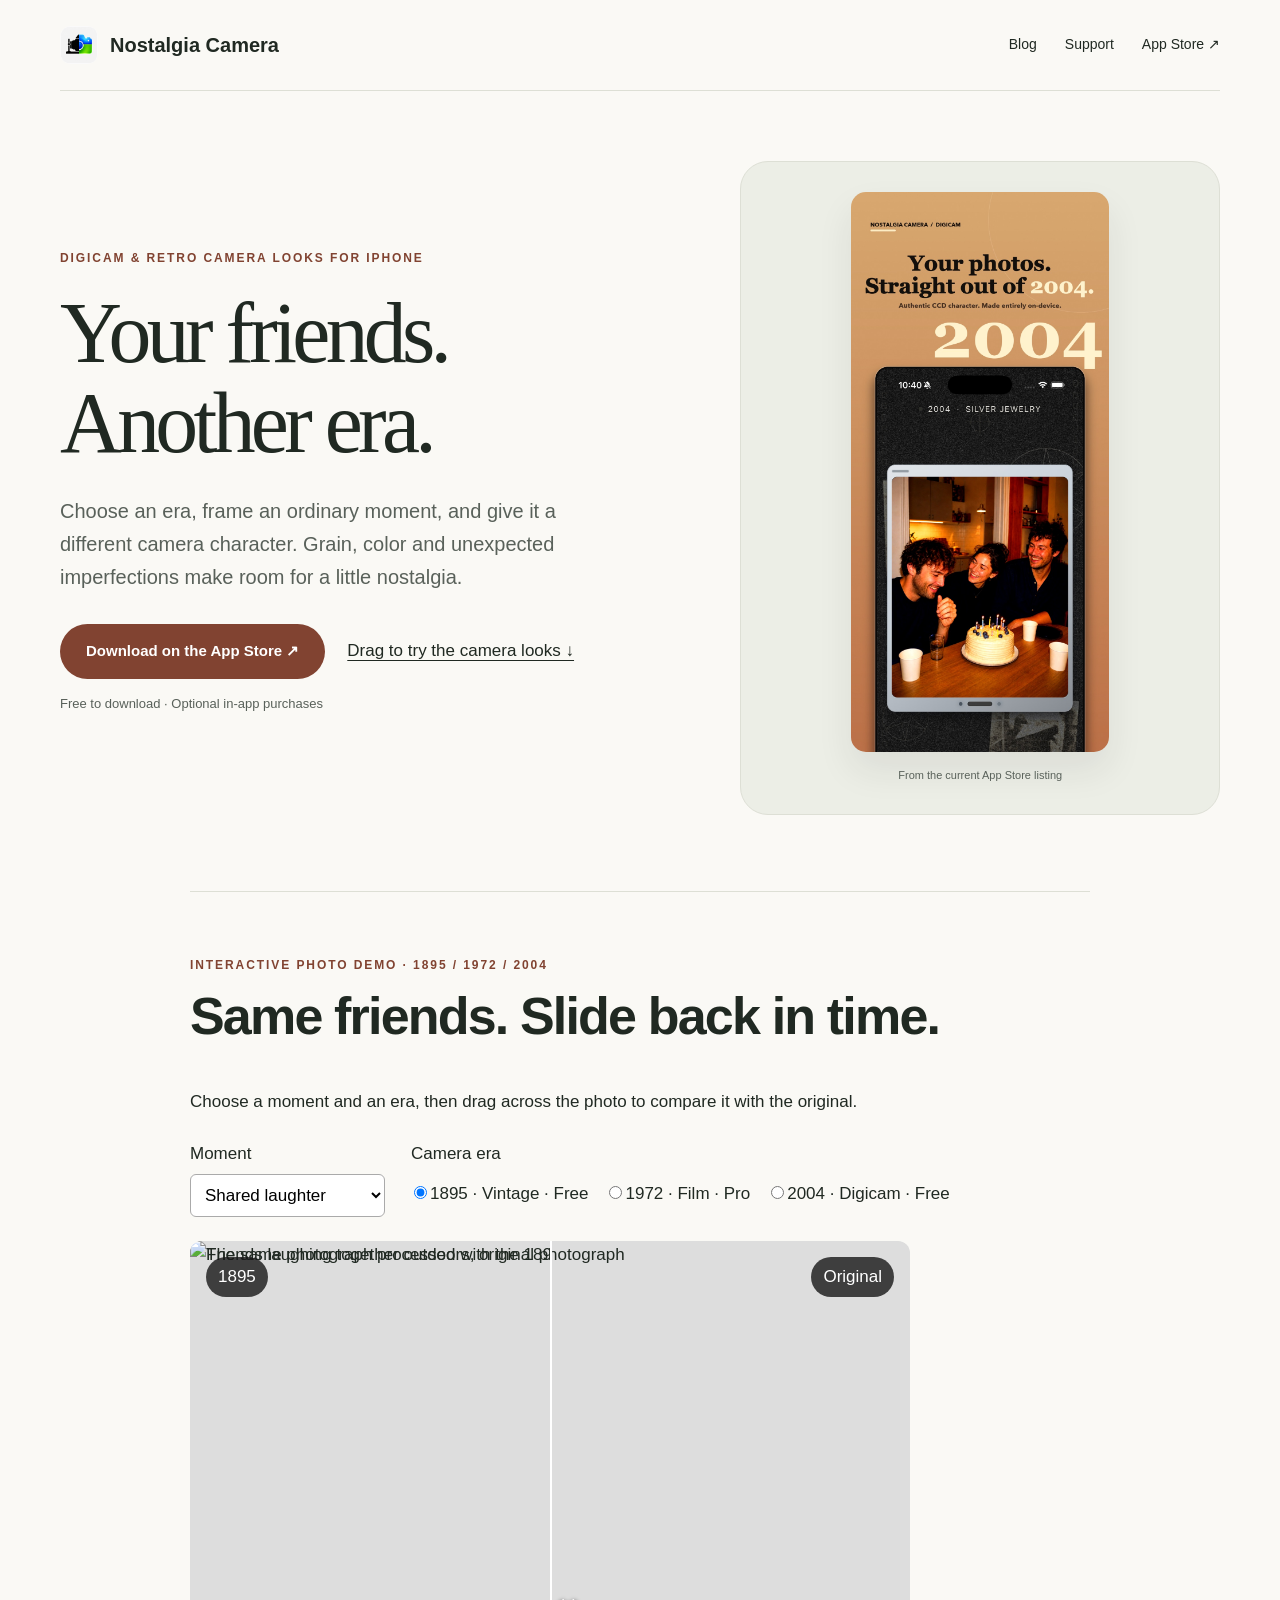
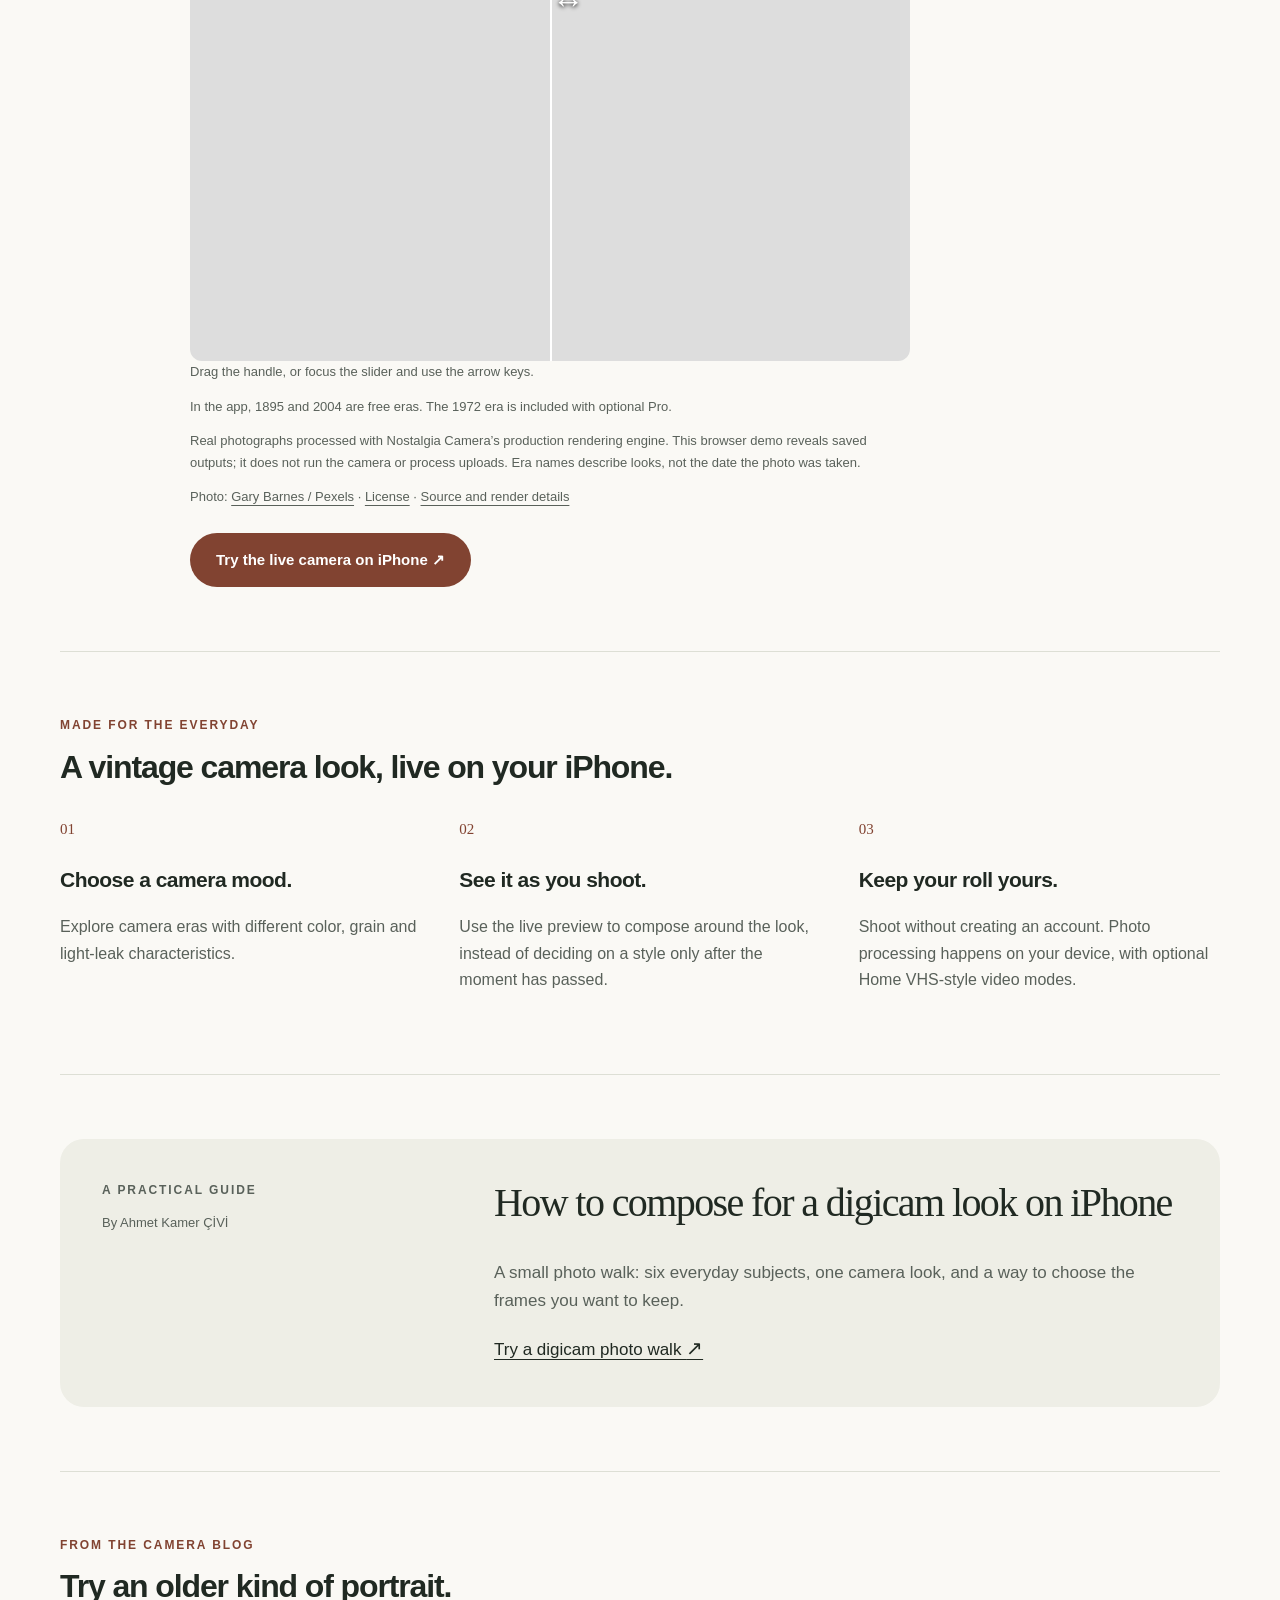
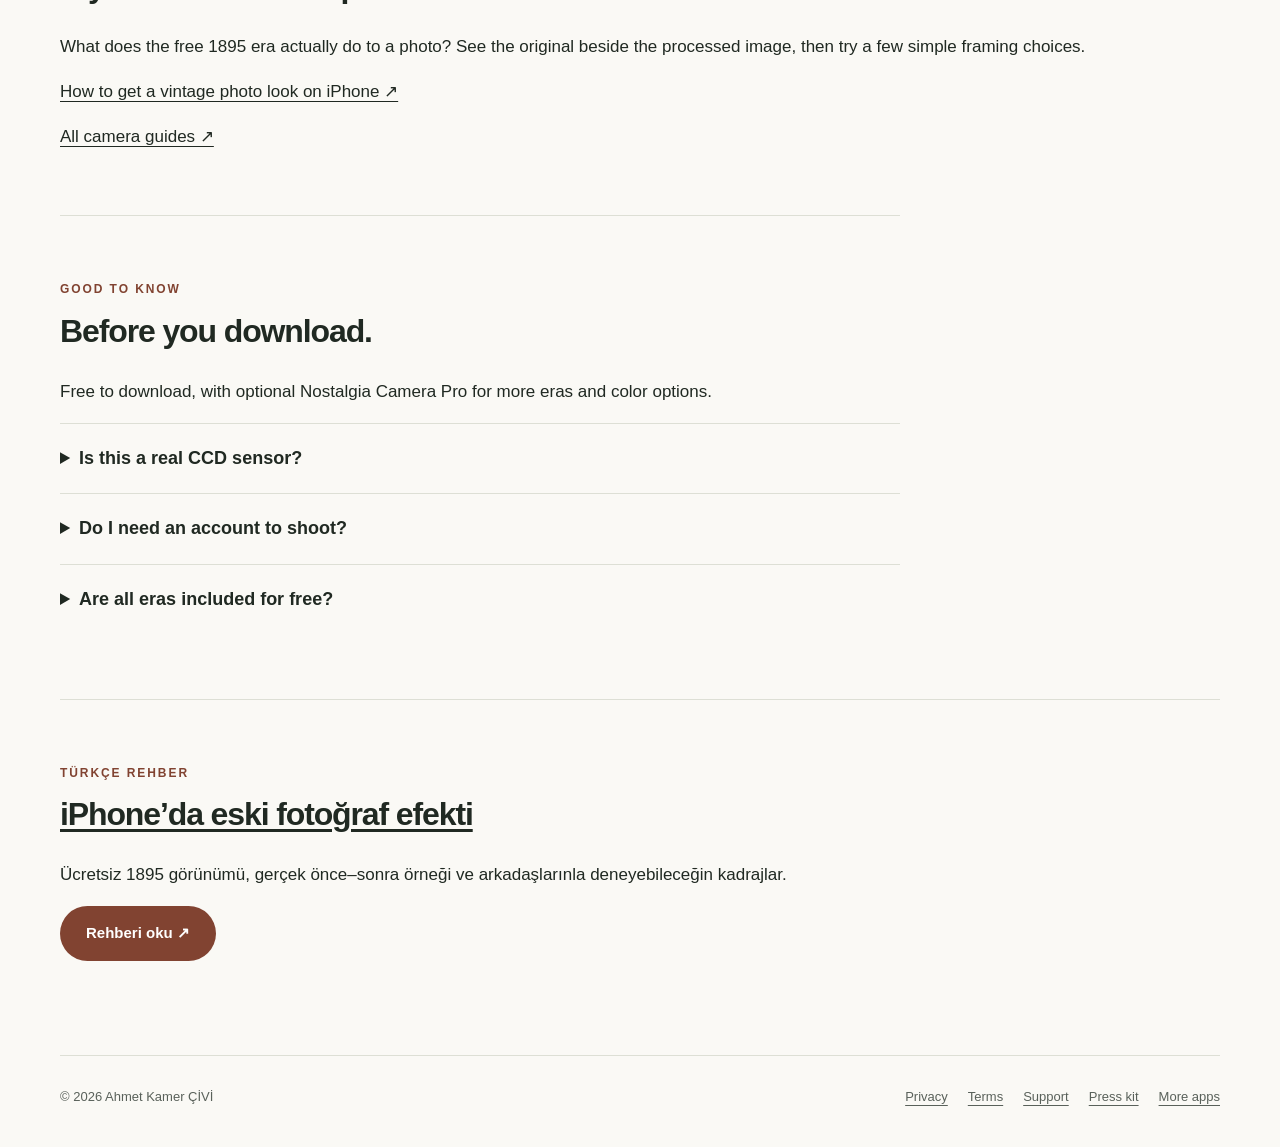
==== commit d46d831f: "Publish Turkish vintage photo guide with language and campaign links" ====
--- a/index.html
+++ b/index.html
@@ -1 +1 @@
-<!doctype html><html lang="en"><head><meta charset="utf-8"><meta name="google-site-verification" content="UMHgoONurul_wrshUi8M1pOOWzY4TLyWU1Vt5W-Ni_8"><meta name="viewport" content="width=device-width,initial-scale=1"><title>Nostalgia Camera — Digicam &amp; retro camera looks for iPhone</title><meta name="description" content="Explore digicam and retro camera looks on iPhone with Nostalgia Camera. Era-based live previews, grain, light leaks and optional VHS-style video."><link rel="canonical" href="https://lowgame.github.io/nostalgia-camera-legal/"><meta name="robots" content="index,follow,max-image-preview:large"><meta property="og:type" content="website"><meta property="og:title" content="Nostalgia Camera — Digicam &amp; retro camera looks for iPhone"><meta property="og:description" content="Explore digicam and retro camera looks on iPhone with Nostalgia Camera. Era-based live previews, grain, light leaks and optional VHS-style video."><meta property="og:url" content="https://lowgame.github.io/nostalgia-camera-legal/"><meta property="og:image" content="https://lowgame.github.io/nostalgia-camera-legal/assets/launch-gallery1.png"><meta property="og:image:width" content="1270"><meta property="og:image:height" content="760"><meta property="og:image:alt" content="The same contemporary friendship photograph in 1895, 1972 and 2004 camera looks"><meta name="twitter:card" content="summary_large_image"><meta name="apple-itunes-app" content="app-id=6794068633"><meta name="theme-color" content="#814331"><link rel="icon" href="https://lowgame.github.io/nostalgia-camera-legal/assets/icon.png"><link rel="stylesheet" href="https://lowgame.github.io/nostalgia-camera-legal/marketing.css"><link rel="alternate" type="application/rss+xml" title="Independent app guides" href="https://lowgame.github.io/apps/feed.xml"><link rel="alternate" type="application/rss+xml" title="Nostalgia Camera blog" href="https://lowgame.github.io/nostalgia-camera-legal/blog/feed.xml"><script type="application/ld+json">{"@context": "https://schema.org", "@type": "SoftwareApplication", "name": "Nostalgia Camera", "operatingSystem": "iOS", "applicationCategory": "PhotographyApplication", "url": "https://lowgame.github.io/nostalgia-camera-legal/", "downloadUrl": "https://apps.apple.com/app/id6794068633", "description": "Explore digicam and retro camera looks on iPhone with Nostalgia Camera. Era-based live previews, grain, light leaks and optional VHS-style video.", "image": "https://lowgame.github.io/nostalgia-camera-legal/assets/icon.png", "author": {"@type": "Person", "name": "Ahmet Kamer ÇİVİ"}}</script></head><body style="--accent:#814331"><a class="skip" href="#main">Skip to content</a><div class="wrap"><header class="nav"><a class="brand" href="https://lowgame.github.io/nostalgia-camera-legal/"><img src="https://lowgame.github.io/nostalgia-camera-legal/assets/icon.png" width="38" height="38" alt="">Nostalgia Camera</a><nav class="navlinks" aria-label="Main"><a href="https://lowgame.github.io/nostalgia-camera-legal/blog/">Blog</a><a class="optional" href="https://lowgame.github.io/nostalgia-camera-legal/support/">Support</a><a data-store-campaign href="https://apps.apple.com/app/apple-store/id6794068633?pt=129175476&amp;ct=digicam_slider_web&amp;mt=8&amp;ppid=80d5fb3d-fce0-4fb1-be8a-de8b3243ed93">App Store ↗</a></nav></header><main id="main"><section class="hero"><div><p class="eyebrow">Digicam &amp; retro camera looks for iPhone</p><h1>Your friends.<br>Another era.</h1><p class="intro">Choose an era, frame an ordinary moment, and give it a different camera character. Grain, color and unexpected imperfections make room for a little nostalgia.</p><div class="cta"><a class="button" data-store-campaign href="https://apps.apple.com/app/apple-store/id6794068633?pt=129175476&amp;ct=digicam_slider_web&amp;mt=8&amp;ppid=80d5fb3d-fce0-4fb1-be8a-de8b3243ed93">Download on the App Store ↗</a><a href="#demo">Drag to try the camera looks ↓</a></div><p class="quiet">Free to download · Optional in-app purchases</p></div><div class="stage"><div><img src="https://lowgame.github.io/nostalgia-camera-legal/assets/app-store-screenshot.jpg" alt="Nostalgia Camera — current App Store screenshot" width="900" height="1956" fetchpriority="high"><small>From the current App Store listing</small></div></div></section><section class="section camera-demo" id="demo" aria-labelledby="demo-title"><p class="eyebrow">Interactive photo demo · 1895 / 1972 / 2004</p><h2 id="demo-title">Same friends. Slide back in time.</h2><p>Choose a moment and an era, then drag across the photo to compare it with the original.</p><div class="demo-controls"><label>Moment <select id="demo-scene"><option value="laughter">Shared laughter</option><option value="picnic">An afternoon picnic</option><option value="evening">An evening together</option></select></label><fieldset><legend>Camera era</legend><label><input type="radio" name="era" value="1895" checked>1895 · Vintage · Free</label><label><input type="radio" name="era" value="1972">1972 · Film · Pro</label><label><input type="radio" name="era" value="2004">2004 · Digicam · Free</label></fieldset></div><div class="comparison" id="comparison" style="--split:50%"><img id="demo-original" src="https://lowgame.github.io/three-eras/photos-v2/laughter-original.jpg" alt="Friends laughing together outdoors, original photograph" width="1080" height="1080"><img class="processed" id="demo-result" src="https://lowgame.github.io/three-eras/photos-v2/laughter-1895.jpg" alt="The same photograph processed with the 1895 camera look" width="1080" height="1080"><span class="compare-label original-label">Original</span><span class="compare-label era-label" id="era-label">1895</span><span class="compare-handle" aria-hidden="true">↔</span><input id="demo-slider" type="range" min="0" max="100" value="50" aria-label="Original and camera look comparison" aria-valuetext="50 percent camera look"></div><p class="quiet" id="demo-status" role="status">Drag the handle, or focus the slider and use the arrow keys.</p><p class="quiet">In the app, 1895 and 2004 are free eras. The 1972 era is included with optional Pro.</p><p class="quiet">Real photographs processed with Nostalgia Camera’s production rendering engine. This browser demo reveals saved outputs; it does not run the camera or process uploads. Era names describe looks, not the date the photo was taken.</p><p class="quiet">Photo: <a id="demo-credit" href="https://www.pexels.com/photo/laughing-friends-spending-time-together-in-nature-6231770/">Gary Barnes / Pexels</a> · <a href="https://www.pexels.com/license/">License</a> · <a href="https://lowgame.github.io/three-eras/provenance.json">Source and render details</a></p><noscript><p>Enable JavaScript to switch photographs and move the comparison. The 1895 example is shown above.</p></noscript><a class="button" data-store-campaign href="https://apps.apple.com/app/apple-store/id6794068633?pt=129175476&amp;ct=digicam_slider_web&amp;mt=8&amp;ppid=80d5fb3d-fce0-4fb1-be8a-de8b3243ed93">Try the live camera on iPhone ↗</a></section><section class="section" id="explore"><div class="section-heading"><p class="eyebrow">Made for the everyday</p><h2>A vintage camera look, live on your iPhone.</h2></div><div class="features"><article><span class="feature-number">01</span><h3>Choose a camera mood.</h3><p>Explore camera eras with different color, grain and light-leak characteristics.</p></article><article><span class="feature-number">02</span><h3>See it as you shoot.</h3><p>Use the live preview to compose around the look, instead of deciding on a style only after the moment has passed.</p></article><article><span class="feature-number">03</span><h3>Keep your roll yours.</h3><p>Shoot without creating an account. Photo processing happens on your device, with optional Home VHS-style video modes.</p></article></div></section><section class="section"><div class="editorial"><div><p class="eyebrow">A practical guide</p><p class="quiet">By Ahmet Kamer ÇİVİ</p></div><div><h2>How to compose for a digicam look on iPhone</h2><p>A small photo walk: six everyday subjects, one camera look, and a way to choose the frames you want to keep.</p><a href="https://lowgame.github.io/nostalgia-camera-legal/guides/digicam-look-on-iphone/">Try a digicam photo walk <span class="arrow">↗</span></a></div></div></section><section class="section" id="blog"><p class="eyebrow">From the camera blog</p><h2>Try an older kind of portrait.</h2><p>What does the free 1895 era actually do to a photo? See the original beside the processed image, then try a few simple framing choices.</p><p><a href="https://lowgame.github.io/nostalgia-camera-legal/blog/vintage-photo-look-iphone/">How to get a vintage photo look on iPhone ↗</a></p><a href="https://lowgame.github.io/nostalgia-camera-legal/blog/">All camera guides ↗</a></section><section class="section faq"><p class="eyebrow">Good to know</p><h2>Before you download.</h2><p>Free to download, with optional Nostalgia Camera Pro for more eras and color options.</p><details><summary>Is this a real CCD sensor?</summary><p>No. These are software looks inspired by older camera aesthetics. The app does not change your phone’s physical camera sensor.</p></details><details><summary>Do I need an account to shoot?</summary><p>No. You can shoot without an account, and photo processing happens on your device.</p></details><details><summary>Are all eras included for free?</summary><p>No. Optional Pro purchases unlock more eras and color options. Check the app for the current selection and prices.</p></details></section></main><footer><span>© 2026 Ahmet Kamer ÇİVİ</span><nav aria-label="Footer"><a href="https://lowgame.github.io/nostalgia-camera-legal/privacy/">Privacy</a><a href="https://lowgame.github.io/nostalgia-camera-legal/terms/">Terms</a><a href="https://lowgame.github.io/nostalgia-camera-legal/support/">Support</a><a href="https://lowgame.github.io/nostalgia-camera-legal/press/">Press kit</a><a href="https://lowgame.github.io/apps/">More apps</a></nav></footer></div><script src="demo.js" defer></script><script src="campaign.js" defer></script></body></html>+<!doctype html><html lang="en"><head><meta charset="utf-8"><meta name="google-site-verification" content="UMHgoONurul_wrshUi8M1pOOWzY4TLyWU1Vt5W-Ni_8"><meta name="viewport" content="width=device-width,initial-scale=1"><title>Nostalgia Camera — Digicam &amp; retro camera looks for iPhone</title><meta name="description" content="Explore digicam and retro camera looks on iPhone with Nostalgia Camera. Era-based live previews, grain, light leaks and optional VHS-style video."><link rel="canonical" href="https://lowgame.github.io/nostalgia-camera-legal/"><meta name="robots" content="index,follow,max-image-preview:large"><meta property="og:type" content="website"><meta property="og:title" content="Nostalgia Camera — Digicam &amp; retro camera looks for iPhone"><meta property="og:description" content="Explore digicam and retro camera looks on iPhone with Nostalgia Camera. Era-based live previews, grain, light leaks and optional VHS-style video."><meta property="og:url" content="https://lowgame.github.io/nostalgia-camera-legal/"><meta property="og:image" content="https://lowgame.github.io/nostalgia-camera-legal/assets/launch-gallery1.png"><meta property="og:image:width" content="1270"><meta property="og:image:height" content="760"><meta property="og:image:alt" content="The same contemporary friendship photograph in 1895, 1972 and 2004 camera looks"><meta name="twitter:card" content="summary_large_image"><meta name="apple-itunes-app" content="app-id=6794068633"><meta name="theme-color" content="#814331"><link rel="icon" href="https://lowgame.github.io/nostalgia-camera-legal/assets/icon.png"><link rel="stylesheet" href="https://lowgame.github.io/nostalgia-camera-legal/marketing.css"><link rel="alternate" type="application/rss+xml" title="Independent app guides" href="https://lowgame.github.io/apps/feed.xml"><link rel="alternate" type="application/rss+xml" title="Nostalgia Camera blog" href="https://lowgame.github.io/nostalgia-camera-legal/blog/feed.xml"><script type="application/ld+json">{"@context": "https://schema.org", "@type": "SoftwareApplication", "name": "Nostalgia Camera", "operatingSystem": "iOS", "applicationCategory": "PhotographyApplication", "url": "https://lowgame.github.io/nostalgia-camera-legal/", "downloadUrl": "https://apps.apple.com/app/id6794068633", "description": "Explore digicam and retro camera looks on iPhone with Nostalgia Camera. Era-based live previews, grain, light leaks and optional VHS-style video.", "image": "https://lowgame.github.io/nostalgia-camera-legal/assets/icon.png", "author": {"@type": "Person", "name": "Ahmet Kamer ÇİVİ"}}</script></head><body style="--accent:#814331"><a class="skip" href="#main">Skip to content</a><div class="wrap"><header class="nav"><a class="brand" href="https://lowgame.github.io/nostalgia-camera-legal/"><img src="https://lowgame.github.io/nostalgia-camera-legal/assets/icon.png" width="38" height="38" alt="">Nostalgia Camera</a><nav class="navlinks" aria-label="Main"><a href="https://lowgame.github.io/nostalgia-camera-legal/blog/">Blog</a><a class="optional" href="https://lowgame.github.io/nostalgia-camera-legal/support/">Support</a><a data-store-campaign href="https://apps.apple.com/app/apple-store/id6794068633?pt=129175476&amp;ct=digicam_slider_web&amp;mt=8&amp;ppid=80d5fb3d-fce0-4fb1-be8a-de8b3243ed93">App Store ↗</a></nav></header><main id="main"><section class="hero"><div><p class="eyebrow">Digicam &amp; retro camera looks for iPhone</p><h1>Your friends.<br>Another era.</h1><p class="intro">Choose an era, frame an ordinary moment, and give it a different camera character. Grain, color and unexpected imperfections make room for a little nostalgia.</p><div class="cta"><a class="button" data-store-campaign href="https://apps.apple.com/app/apple-store/id6794068633?pt=129175476&amp;ct=digicam_slider_web&amp;mt=8&amp;ppid=80d5fb3d-fce0-4fb1-be8a-de8b3243ed93">Download on the App Store ↗</a><a href="#demo">Drag to try the camera looks ↓</a></div><p class="quiet">Free to download · Optional in-app purchases</p></div><div class="stage"><div><img src="https://lowgame.github.io/nostalgia-camera-legal/assets/app-store-screenshot.jpg" alt="Nostalgia Camera — current App Store screenshot" width="900" height="1956" fetchpriority="high"><small>From the current App Store listing</small></div></div></section><section class="section camera-demo" id="demo" aria-labelledby="demo-title"><p class="eyebrow">Interactive photo demo · 1895 / 1972 / 2004</p><h2 id="demo-title">Same friends. Slide back in time.</h2><p>Choose a moment and an era, then drag across the photo to compare it with the original.</p><div class="demo-controls"><label>Moment <select id="demo-scene"><option value="laughter">Shared laughter</option><option value="picnic">An afternoon picnic</option><option value="evening">An evening together</option></select></label><fieldset><legend>Camera era</legend><label><input type="radio" name="era" value="1895" checked>1895 · Vintage · Free</label><label><input type="radio" name="era" value="1972">1972 · Film · Pro</label><label><input type="radio" name="era" value="2004">2004 · Digicam · Free</label></fieldset></div><div class="comparison" id="comparison" style="--split:50%"><img id="demo-original" src="https://lowgame.github.io/three-eras/photos-v2/laughter-original.jpg" alt="Friends laughing together outdoors, original photograph" width="1080" height="1080"><img class="processed" id="demo-result" src="https://lowgame.github.io/three-eras/photos-v2/laughter-1895.jpg" alt="The same photograph processed with the 1895 camera look" width="1080" height="1080"><span class="compare-label original-label">Original</span><span class="compare-label era-label" id="era-label">1895</span><span class="compare-handle" aria-hidden="true">↔</span><input id="demo-slider" type="range" min="0" max="100" value="50" aria-label="Original and camera look comparison" aria-valuetext="50 percent camera look"></div><p class="quiet" id="demo-status" role="status">Drag the handle, or focus the slider and use the arrow keys.</p><p class="quiet">In the app, 1895 and 2004 are free eras. The 1972 era is included with optional Pro.</p><p class="quiet">Real photographs processed with Nostalgia Camera’s production rendering engine. This browser demo reveals saved outputs; it does not run the camera or process uploads. Era names describe looks, not the date the photo was taken.</p><p class="quiet">Photo: <a id="demo-credit" href="https://www.pexels.com/photo/laughing-friends-spending-time-together-in-nature-6231770/">Gary Barnes / Pexels</a> · <a href="https://www.pexels.com/license/">License</a> · <a href="https://lowgame.github.io/three-eras/provenance.json">Source and render details</a></p><noscript><p>Enable JavaScript to switch photographs and move the comparison. The 1895 example is shown above.</p></noscript><a class="button" data-store-campaign href="https://apps.apple.com/app/apple-store/id6794068633?pt=129175476&amp;ct=digicam_slider_web&amp;mt=8&amp;ppid=80d5fb3d-fce0-4fb1-be8a-de8b3243ed93">Try the live camera on iPhone ↗</a></section><section class="section" id="explore"><div class="section-heading"><p class="eyebrow">Made for the everyday</p><h2>A vintage camera look, live on your iPhone.</h2></div><div class="features"><article><span class="feature-number">01</span><h3>Choose a camera mood.</h3><p>Explore camera eras with different color, grain and light-leak characteristics.</p></article><article><span class="feature-number">02</span><h3>See it as you shoot.</h3><p>Use the live preview to compose around the look, instead of deciding on a style only after the moment has passed.</p></article><article><span class="feature-number">03</span><h3>Keep your roll yours.</h3><p>Shoot without creating an account. Photo processing happens on your device, with optional Home VHS-style video modes.</p></article></div></section><section class="section"><div class="editorial"><div><p class="eyebrow">A practical guide</p><p class="quiet">By Ahmet Kamer ÇİVİ</p></div><div><h2>How to compose for a digicam look on iPhone</h2><p>A small photo walk: six everyday subjects, one camera look, and a way to choose the frames you want to keep.</p><a href="https://lowgame.github.io/nostalgia-camera-legal/guides/digicam-look-on-iphone/">Try a digicam photo walk <span class="arrow">↗</span></a></div></div></section><section class="section" id="blog"><p class="eyebrow">From the camera blog</p><h2>Try an older kind of portrait.</h2><p>What does the free 1895 era actually do to a photo? See the original beside the processed image, then try a few simple framing choices.</p><p><a href="https://lowgame.github.io/nostalgia-camera-legal/blog/vintage-photo-look-iphone/">How to get a vintage photo look on iPhone ↗</a></p><a href="https://lowgame.github.io/nostalgia-camera-legal/blog/">All camera guides ↗</a></section><section class="section faq"><p class="eyebrow">Good to know</p><h2>Before you download.</h2><p>Free to download, with optional Nostalgia Camera Pro for more eras and color options.</p><details><summary>Is this a real CCD sensor?</summary><p>No. These are software looks inspired by older camera aesthetics. The app does not change your phone’s physical camera sensor.</p></details><details><summary>Do I need an account to shoot?</summary><p>No. You can shoot without an account, and photo processing happens on your device.</p></details><details><summary>Are all eras included for free?</summary><p>No. Optional Pro purchases unlock more eras and color options. Check the app for the current selection and prices.</p></details></section><section class="section" lang="tr"><p class="eyebrow">Türkçe rehber</p><h2><a href="tr/iphone-eski-fotograf-efekti/">iPhone’da eski fotoğraf efekti</a></h2><p>Ücretsiz 1895 görünümü, gerçek önce–sonra örneği ve arkadaşlarınla deneyebileceğin kadrajlar.</p><a class="button" href="tr/iphone-eski-fotograf-efekti/">Rehberi oku ↗</a></section></main><footer><span>© 2026 Ahmet Kamer ÇİVİ</span><nav aria-label="Footer"><a href="https://lowgame.github.io/nostalgia-camera-legal/privacy/">Privacy</a><a href="https://lowgame.github.io/nostalgia-camera-legal/terms/">Terms</a><a href="https://lowgame.github.io/nostalgia-camera-legal/support/">Support</a><a href="https://lowgame.github.io/nostalgia-camera-legal/press/">Press kit</a><a href="https://lowgame.github.io/apps/">More apps</a></nav></footer></div><script src="demo.js" defer></script><script src="campaign.js" defer></script></body></html>
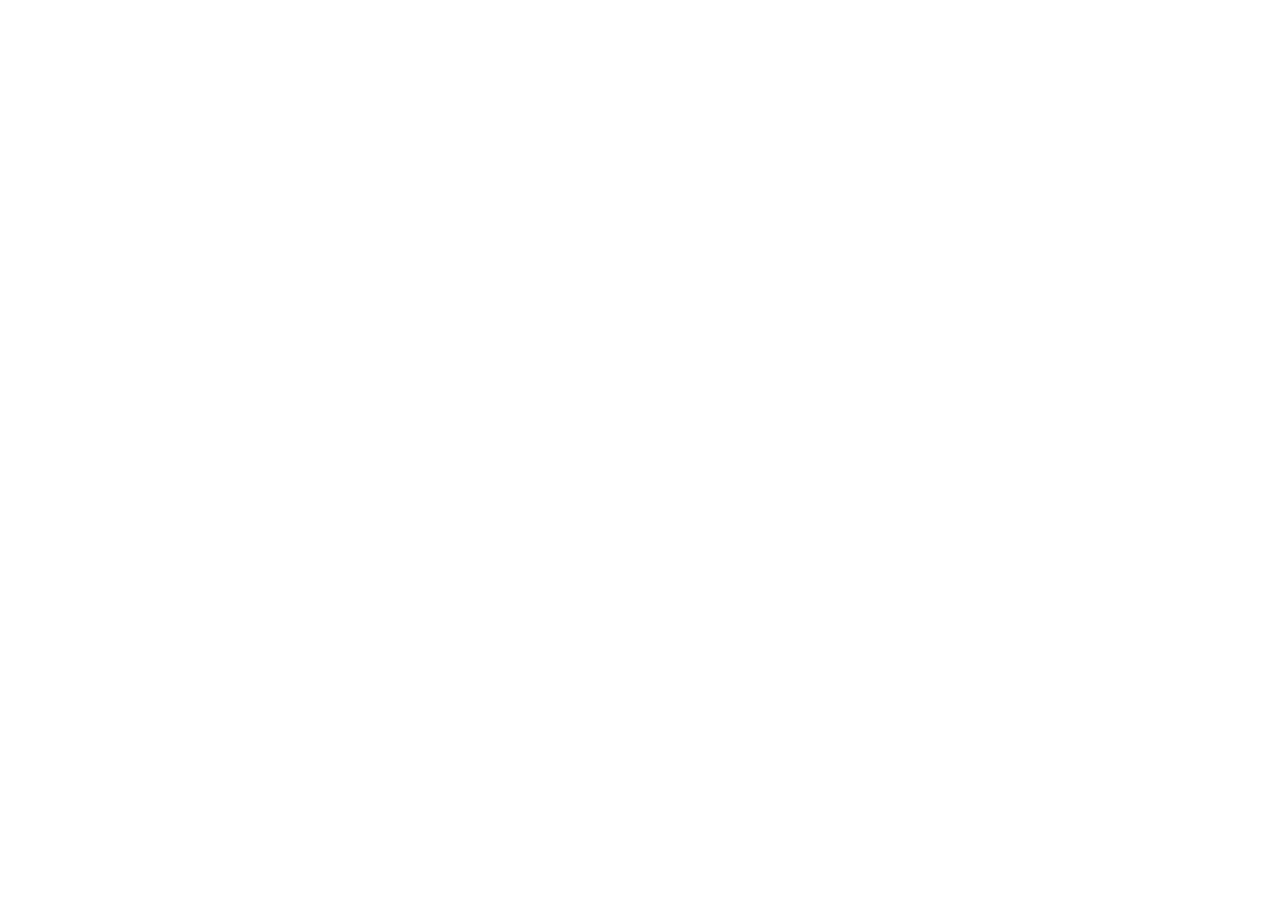
==== commit 72a1e1c1: "Move app support and legal pages to ahmetkamer.dev" ====
--- a/index.html
+++ b/index.html
@@ -1 +1,6 @@
-<!doctype html><html lang="en"><head><meta charset="utf-8"><meta name="google-site-verification" content="UMHgoONurul_wrshUi8M1pOOWzY4TLyWU1Vt5W-Ni_8"><meta name="viewport" content="width=device-width,initial-scale=1"><title>Nostalgia Camera — Digicam &amp; retro camera looks for iPhone</title><meta name="description" content="Explore digicam and retro camera looks on iPhone with Nostalgia Camera. Era-based live previews, grain, light leaks and optional VHS-style video."><link rel="canonical" href="https://lowgame.github.io/nostalgia-camera-legal/"><meta name="robots" content="index,follow,max-image-preview:large"><meta property="og:type" content="website"><meta property="og:title" content="Nostalgia Camera — Digicam &amp; retro camera looks for iPhone"><meta property="og:description" content="Explore digicam and retro camera looks on iPhone with Nostalgia Camera. Era-based live previews, grain, light leaks and optional VHS-style video."><meta property="og:url" content="https://lowgame.github.io/nostalgia-camera-legal/"><meta property="og:image" content="https://lowgame.github.io/nostalgia-camera-legal/assets/launch-gallery1.png"><meta property="og:image:width" content="1270"><meta property="og:image:height" content="760"><meta property="og:image:alt" content="The same contemporary friendship photograph in 1895, 1972 and 2004 camera looks"><meta name="twitter:card" content="summary_large_image"><meta name="apple-itunes-app" content="app-id=6794068633"><meta name="theme-color" content="#814331"><link rel="icon" href="https://lowgame.github.io/nostalgia-camera-legal/assets/icon.png"><link rel="stylesheet" href="https://lowgame.github.io/nostalgia-camera-legal/marketing.css"><link rel="alternate" type="application/rss+xml" title="Independent app guides" href="https://lowgame.github.io/apps/feed.xml"><link rel="alternate" type="application/rss+xml" title="Nostalgia Camera blog" href="https://lowgame.github.io/nostalgia-camera-legal/blog/feed.xml"><script type="application/ld+json">{"@context": "https://schema.org", "@type": "SoftwareApplication", "name": "Nostalgia Camera", "operatingSystem": "iOS", "applicationCategory": "PhotographyApplication", "url": "https://lowgame.github.io/nostalgia-camera-legal/", "downloadUrl": "https://apps.apple.com/app/id6794068633", "description": "Explore digicam and retro camera looks on iPhone with Nostalgia Camera. Era-based live previews, grain, light leaks and optional VHS-style video.", "image": "https://lowgame.github.io/nostalgia-camera-legal/assets/icon.png", "author": {"@type": "Person", "name": "Ahmet Kamer ÇİVİ"}}</script></head><body style="--accent:#814331"><a class="skip" href="#main">Skip to content</a><div class="wrap"><header class="nav"><a class="brand" href="https://lowgame.github.io/nostalgia-camera-legal/"><img src="https://lowgame.github.io/nostalgia-camera-legal/assets/icon.png" width="38" height="38" alt="">Nostalgia Camera</a><nav class="navlinks" aria-label="Main"><a href="https://lowgame.github.io/nostalgia-camera-legal/blog/">Blog</a><a class="optional" href="https://lowgame.github.io/nostalgia-camera-legal/support/">Support</a><a data-store-campaign href="https://apps.apple.com/app/apple-store/id6794068633?pt=129175476&amp;ct=digicam_slider_web&amp;mt=8&amp;ppid=80d5fb3d-fce0-4fb1-be8a-de8b3243ed93">App Store ↗</a></nav></header><main id="main"><section class="hero"><div><p class="eyebrow">Digicam &amp; retro camera looks for iPhone</p><h1>Your friends.<br>Another era.</h1><p class="intro">Choose an era, frame an ordinary moment, and give it a different camera character. Grain, color and unexpected imperfections make room for a little nostalgia.</p><div class="cta"><a class="button" data-store-campaign href="https://apps.apple.com/app/apple-store/id6794068633?pt=129175476&amp;ct=digicam_slider_web&amp;mt=8&amp;ppid=80d5fb3d-fce0-4fb1-be8a-de8b3243ed93">Download on the App Store ↗</a><a href="#demo">Drag to try the camera looks ↓</a></div><p class="quiet">Free to download · Optional in-app purchases</p></div><div class="stage"><div><img src="https://lowgame.github.io/nostalgia-camera-legal/assets/app-store-screenshot.jpg" alt="Nostalgia Camera — current App Store screenshot" width="900" height="1956" fetchpriority="high"><small>From the current App Store listing</small></div></div></section><section class="section camera-demo" id="demo" aria-labelledby="demo-title"><p class="eyebrow">Interactive photo demo · 1895 / 1972 / 2004</p><h2 id="demo-title">Same friends. Slide back in time.</h2><p>Choose a moment and an era, then drag across the photo to compare it with the original.</p><div class="demo-controls"><label>Moment <select id="demo-scene"><option value="laughter">Shared laughter</option><option value="picnic">An afternoon picnic</option><option value="evening">An evening together</option></select></label><fieldset><legend>Camera era</legend><label><input type="radio" name="era" value="1895" checked>1895 · Vintage · Free</label><label><input type="radio" name="era" value="1972">1972 · Film · Pro</label><label><input type="radio" name="era" value="2004">2004 · Digicam · Free</label></fieldset></div><div class="comparison" id="comparison" style="--split:50%"><img id="demo-original" src="https://lowgame.github.io/three-eras/photos-v2/laughter-original.jpg" alt="Friends laughing together outdoors, original photograph" width="1080" height="1080"><img class="processed" id="demo-result" src="https://lowgame.github.io/three-eras/photos-v2/laughter-1895.jpg" alt="The same photograph processed with the 1895 camera look" width="1080" height="1080"><span class="compare-label original-label">Original</span><span class="compare-label era-label" id="era-label">1895</span><span class="compare-handle" aria-hidden="true">↔</span><input id="demo-slider" type="range" min="0" max="100" value="50" aria-label="Original and camera look comparison" aria-valuetext="50 percent camera look"></div><p class="quiet" id="demo-status" role="status">Drag the handle, or focus the slider and use the arrow keys.</p><p class="quiet">In the app, 1895 and 2004 are free eras. The 1972 era is included with optional Pro.</p><p class="quiet">Real photographs processed with Nostalgia Camera’s production rendering engine. This browser demo reveals saved outputs; it does not run the camera or process uploads. Era names describe looks, not the date the photo was taken.</p><p class="quiet">Photo: <a id="demo-credit" href="https://www.pexels.com/photo/laughing-friends-spending-time-together-in-nature-6231770/">Gary Barnes / Pexels</a> · <a href="https://www.pexels.com/license/">License</a> · <a href="https://lowgame.github.io/three-eras/provenance.json">Source and render details</a></p><noscript><p>Enable JavaScript to switch photographs and move the comparison. The 1895 example is shown above.</p></noscript><a class="button" data-store-campaign href="https://apps.apple.com/app/apple-store/id6794068633?pt=129175476&amp;ct=digicam_slider_web&amp;mt=8&amp;ppid=80d5fb3d-fce0-4fb1-be8a-de8b3243ed93">Try the live camera on iPhone ↗</a></section><section class="section" id="explore"><div class="section-heading"><p class="eyebrow">Made for the everyday</p><h2>A vintage camera look, live on your iPhone.</h2></div><div class="features"><article><span class="feature-number">01</span><h3>Choose a camera mood.</h3><p>Explore camera eras with different color, grain and light-leak characteristics.</p></article><article><span class="feature-number">02</span><h3>See it as you shoot.</h3><p>Use the live preview to compose around the look, instead of deciding on a style only after the moment has passed.</p></article><article><span class="feature-number">03</span><h3>Keep your roll yours.</h3><p>Shoot without creating an account. Photo processing happens on your device, with optional Home VHS-style video modes.</p></article></div></section><section class="section"><div class="editorial"><div><p class="eyebrow">A practical guide</p><p class="quiet">By Ahmet Kamer ÇİVİ</p></div><div><h2>How to compose for a digicam look on iPhone</h2><p>A small photo walk: six everyday subjects, one camera look, and a way to choose the frames you want to keep.</p><a href="https://lowgame.github.io/nostalgia-camera-legal/guides/digicam-look-on-iphone/">Try a digicam photo walk <span class="arrow">↗</span></a></div></div></section><section class="section" id="blog"><p class="eyebrow">From the camera blog</p><h2>Try an older kind of portrait.</h2><p>What does the free 1895 era actually do to a photo? See the original beside the processed image, then try a few simple framing choices.</p><p><a href="https://lowgame.github.io/nostalgia-camera-legal/blog/vintage-photo-look-iphone/">How to get a vintage photo look on iPhone ↗</a></p><a href="https://lowgame.github.io/nostalgia-camera-legal/blog/">All camera guides ↗</a></section><section class="section faq"><p class="eyebrow">Good to know</p><h2>Before you download.</h2><p>Free to download, with optional Nostalgia Camera Pro for more eras and color options.</p><details><summary>Is this a real CCD sensor?</summary><p>No. These are software looks inspired by older camera aesthetics. The app does not change your phone’s physical camera sensor.</p></details><details><summary>Do I need an account to shoot?</summary><p>No. You can shoot without an account, and photo processing happens on your device.</p></details><details><summary>Are all eras included for free?</summary><p>No. Optional Pro purchases unlock more eras and color options. Check the app for the current selection and prices.</p></details></section><section class="section" lang="tr"><p class="eyebrow">Türkçe rehber</p><h2><a href="tr/iphone-eski-fotograf-efekti/">iPhone’da eski fotoğraf efekti</a></h2><p>Ücretsiz 1895 görünümü, gerçek önce–sonra örneği ve arkadaşlarınla deneyebileceğin kadrajlar.</p><a class="button" href="tr/iphone-eski-fotograf-efekti/">Rehberi oku ↗</a></section></main><footer><span>© 2026 Ahmet Kamer ÇİVİ</span><nav aria-label="Footer"><a href="https://lowgame.github.io/nostalgia-camera-legal/privacy/">Privacy</a><a href="https://lowgame.github.io/nostalgia-camera-legal/terms/">Terms</a><a href="https://lowgame.github.io/nostalgia-camera-legal/support/">Support</a><a href="https://lowgame.github.io/nostalgia-camera-legal/press/">Press kit</a><a href="https://lowgame.github.io/apps/">More apps</a></nav></footer></div><script src="demo.js" defer></script><script src="campaign.js" defer></script></body></html>+<!doctype html>
+<html lang="en"><head><meta charset="utf-8"><meta name="viewport" content="width=device-width, initial-scale=1">
+<title>Nostalgia Camera has moved</title><meta name="robots" content="noindex,follow">
+<link rel="canonical" href="https://ahmetkamer.dev/apps/nostalgiacamera/"><meta http-equiv="refresh" content="0;url=https://ahmetkamer.dev/apps/nostalgiacamera/">
+<script src="./redirect.js" defer></script></head><body><h1>Nostalgia Camera has moved</h1>
+<p><a href="https://ahmetkamer.dev/apps/nostalgiacamera/">Continue to the official page on ahmetkamer.dev</a>.</p></body></html>
